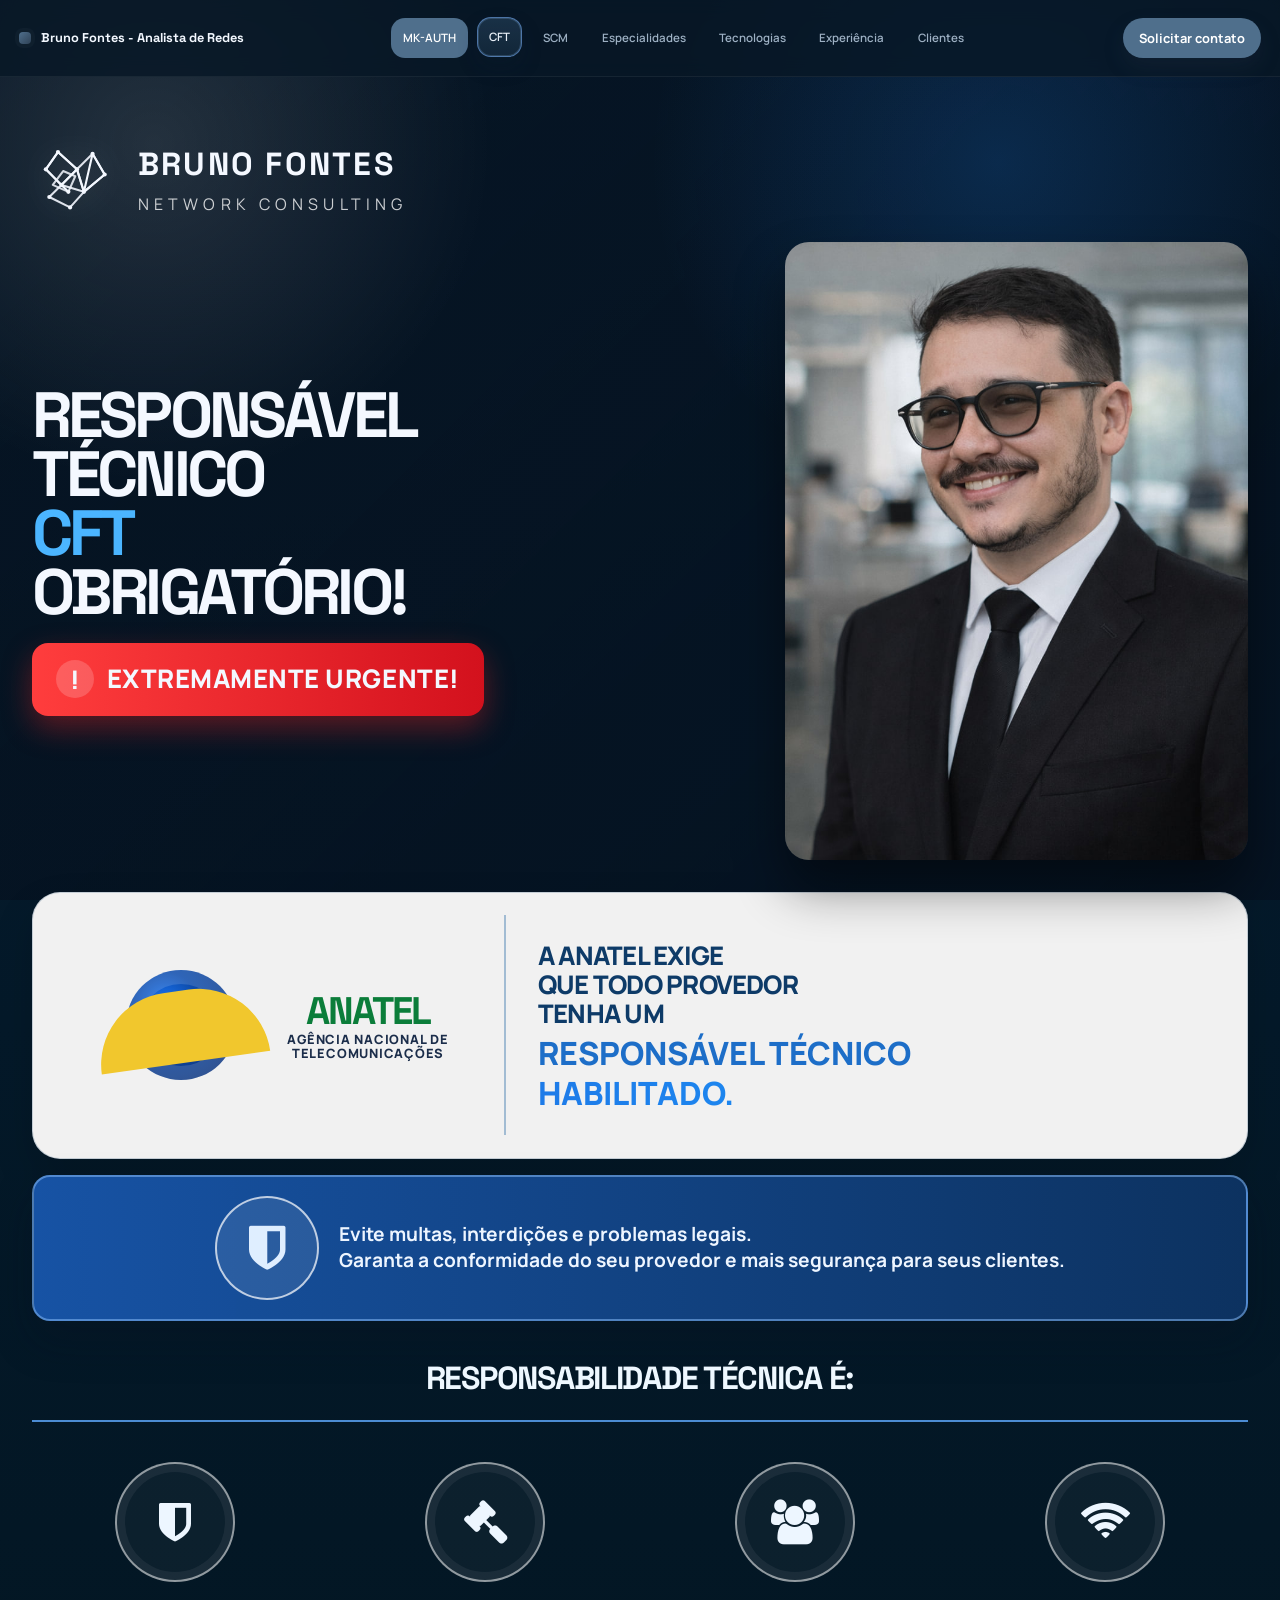
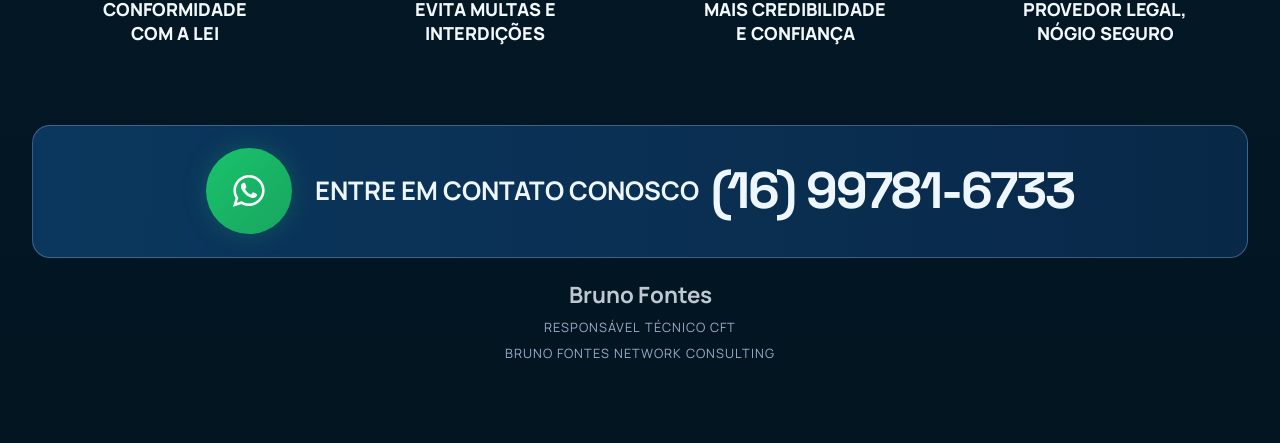
==== cft.html @ 4368532e "Atualiza layout e páginas do hotsite" ====
<!DOCTYPE html>
<html lang="pt-BR">

<head>
  <meta charset="UTF-8">
  <meta name="viewport" content="width=device-width, initial-scale=1.0">
  <meta name="description" content="Responsável técnico CFT para provedores de internet - Bruno Fontes Network Consulting.">
  <title>CFT | Bruno Fontes Network Consulting</title>
  <link rel="icon" type="image/x-icon" href="assets/images/bruno-fontes.jpg">
  <link rel="preconnect" href="https://fonts.googleapis.com">
  <link rel="preconnect" href="https://fonts.gstatic.com" crossorigin>
  <link href="https://fonts.googleapis.com/css2?family=Manrope:wght@400;500;600;700;800&family=Space+Grotesk:wght@500;700&display=swap" rel="stylesheet">
  <link rel="stylesheet" href="https://cdnjs.cloudflare.com/ajax/libs/font-awesome/4.7.0/css/font-awesome.min.css">
  <link rel="stylesheet" href="styles.css">
</head>

<body class="scm-body">
  <header class="topbar scm-topbar">
    <div class="container nav-content">
      <a href="index.html" class="brand">
        <span class="brand-mark"></span>
        Bruno Fontes - Analista de Redes
      </a>
      <nav class="nav-links" aria-label="Navegação principal">
        <a href="mk-auth.html" class="blink-btn">MK-AUTH</a>
        <a href="cft.html" class="is-current">CFT</a>
        <a href="scm.html">SCM</a>
        <a href="index.html#especialidades">Especialidades</a>
        <a href="index.html#tecnologias">Tecnologias</a>
        <a href="index.html#experiencia">Experiência</a>
        <a href="clientes.html">Clientes</a>
      </nav>
      <a href="https://wa.me/5516997816733?text=Ol%C3%A1%2C%20quero%20saber%20mais%20sobre%20respons%C3%A1vel%20t%C3%A9cnico%20CFT." class="btn btn-primary nav-cta">Solicitar contato</a>
      <button class="menu-toggle" aria-label="Abrir menu" id="menuToggle">
        <i class="fa fa-bars"></i>
      </button>
      <nav class="mobile-menu" id="mobileMenu" aria-label="Menu mobile">
        <a href="index.html" class="mobile-menu-link">Home</a>
        <a href="mk-auth.html" class="mobile-menu-link">MK-AUTH</a>
        <a href="cft.html" class="mobile-menu-link">CFT</a>
        <a href="scm.html" class="mobile-menu-link">SCM</a>
        <a href="index.html#especialidades" class="mobile-menu-link">Especialidades</a>
        <a href="index.html#tecnologias" class="mobile-menu-link">Tecnologias</a>
        <a href="index.html#experiencia" class="mobile-menu-link">Experiência</a>
        <a href="clientes.html" class="mobile-menu-link">Clientes</a>
        <a href="https://wa.me/5516997816733?text=Ol%C3%A1%2C%20quero%20saber%20mais%20sobre%20respons%C3%A1vel%20t%C3%A9cnico%20CFT." class="btn btn-primary mobile-menu-btn">Solicitar contato</a>
      </nav>
    </div>
  </header>

  <main class="scm-main">
    <section class="scm-hero section">
      <div class="container scm-hero-shell">
        <div class="scm-brandbar">
          <div class="scm-brandmark" aria-hidden="true">
            <svg viewBox="0 0 520 440" role="img" aria-label="Marca Bruno Fontes">
              <g fill="none" stroke="#f4f8ff" stroke-width="12" stroke-linecap="round" stroke-linejoin="round">
                <path d="M150 70 L80 170 L170 260 L260 170 Z" opacity="0.9"/>
                <path d="M260 170 L350 80 L420 200 L300 300 Z" opacity="0.9"/>
                <path d="M170 260 L300 300 L220 390 L100 330 Z" opacity="0.9"/>
                <path d="M180 180 L250 210 L210 300 L120 260 Z" opacity="0.85"/>
                <path d="M260 170 L300 300"/>
                <path d="M260 170 L170 260"/>
                <path d="M170 260 L210 300"/>
                <path d="M300 300 L350 80"/>
                <path d="M350 80 L420 200"/>
                <path d="M420 200 L300 300"/>
                <path d="M80 170 L170 260"/>
                <path d="M80 170 L150 70"/>
                <path d="M150 70 L260 170"/>
              </g>
              <g fill="#f4f8ff">
                <circle cx="150" cy="70" r="12"/>
                <circle cx="80" cy="170" r="12"/>
                <circle cx="170" cy="260" r="12"/>
                <circle cx="260" cy="170" r="12"/>
                <circle cx="350" cy="80" r="12"/>
                <circle cx="420" cy="200" r="12"/>
                <circle cx="300" cy="300" r="12"/>
                <circle cx="220" cy="390" r="12"/>
                <circle cx="100" cy="330" r="12"/>
                <circle cx="210" cy="300" r="12"/>
              </g>
            </svg>
          </div>
          <div class="scm-brand-text">
            <h2>BRUNO FONTES</h2>
            <p>NETWORK CONSULTING</p>
          </div>
        </div>

        <div class="scm-hero-content">
          <div class="scm-title-wrap">
            <h1>
              <span class="line-one">RESPONSÁVEL</span>
              <span class="line-two">TÉCNICO</span>
              <span class="line-three">CFT</span>
              <span class="line-four">OBRIGATÓRIO!</span>
            </h1>
            <div class="urgent-banner">
              <span class="warning-sign">!</span>
              <span>EXTREMAMENTE URGENTE!</span>
            </div>
          </div>

          <div class="scm-photo-panel">
            <img src="assets/images/bruno-fontes.jpg" alt="Bruno Fontes, responsável técnico e consultor de telecomunicações" />
          </div>
        </div>
      </div>
    </section>

    <section class="scm-info section">
      <div class="container">
        <div class="scm-info-box">
          <div class="scm-anatel-box">
            <div class="scm-anatel-icon">
              <div class="anatel-circle"></div>
              <div class="anatel-slice"></div>
            </div>
            <div class="scm-anatel-wording">
              <strong>ANATEL</strong>
              <span>AGÊNCIA NACIONAL DE<br>TELECOMUNICAÇÕES</span>
            </div>
          </div>

          <div class="scm-info-copy">
            <p>A ANATEL EXIGE<br>QUE TODO PROVEDOR<br>TENHA UM</p>
            <h3>RESPONSÁVEL TÉCNICO</h3>
            <h3 class="scm-highlight">HABILITADO.</h3>
          </div>
        </div>
      </div>
    </section>

    <section class="scm-solution">
      <div class="container">
        <div class="scm-solution-box">
          <div class="scm-shield">
            <i class="fa fa-shield"></i>
          </div>
          <div class="scm-solution-copy">
            <p>Evite multas, interdições e problemas legais.<br>Garanta a conformidade do seu provedor e mais segurança para seus clientes.</p>
          </div>
        </div>
      </div>
    </section>

    <section class="scm-features section">
      <div class="container">
        <div class="scm-feature-topline">
          <span>RESPONSABILIDADE TÉCNICA É:</span>
        </div>
        <div class="scm-feature-grid">
          <article class="scm-feature-item">
            <div class="feature-icon round-icon">
              <i class="fa fa-shield"></i>
            </div>
            <h4>CONFORMIDADE<br>COM A LEI</h4>
          </article>
          <article class="scm-feature-item">
            <div class="feature-icon round-icon">
              <i class="fa fa-gavel"></i>
            </div>
            <h4>EVITA MULTAS E<br>INTERDIÇÕES</h4>
          </article>
          <article class="scm-feature-item">
            <div class="feature-icon round-icon">
              <i class="fa fa-users"></i>
            </div>
            <h4>MAIS CREDIBILIDADE<br>E CONFIANÇA</h4>
          </article>
          <article class="scm-feature-item">
            <div class="feature-icon round-icon">
              <i class="fa fa-wifi"></i>
            </div>
            <h4>PROVEDOR LEGAL,<br>NÓGIO SEGURO</h4>
          </article>
        </div>
      </div>
    </section>

    <section class="scm-callout section">
      <div class="container">
        <a class="scm-callout-box" href="https://wa.me/5516997816733?text=Ol%C3%A1%2C%20quero%20saber%20mais%20sobre%20respons%C3%A1vel%20t%C3%A9cnico%20CFT." target="_blank" rel="noopener noreferrer" aria-label="Entre em contato via WhatsApp">
          <div class="scm-call-icon">
            <i class="fa fa-whatsapp"></i>
          </div>
          <div class="scm-call-text">
            <span>ENTRE EM CONTATO CONOSCO</span>
            <strong>(16) 99781-6733</strong>
          </div>
        </a>
        <div class="scm-signature">
          <p>Bruno Fontes</p>
          <small>Responsável Técnico CFT</small>
          <small>Bruno Fontes Network Consulting</small>
        </div>
      </div>
    </section>
  </main>

  <script src="assets/js/clientes-logos.js"></script>
  <script>
    const menuToggle = document.getElementById('menuToggle');
    const mobileMenu = document.getElementById('mobileMenu');

    menuToggle?.addEventListener('click', (e) => {
      e.stopPropagation();
      mobileMenu?.classList.toggle('active');
      menuToggle.classList.toggle('active');
      document.body.classList.toggle('menu-open');
    });

    document.querySelectorAll('.mobile-menu-link, .mobile-menu-btn').forEach(link => {
      link.addEventListener('click', () => {
        mobileMenu?.classList.remove('active');
        menuToggle?.classList.remove('active');
        document.body.classList.remove('menu-open');
      });
    });
  </script>
</body>

</html>
---- styles.css ----
:root {
  --base: #2b3849;
  --base-rgb: 43, 56, 73;
  --bg: #0f1721;
  --surface: #182331;
  --surface-2: #1d2a3a;
  --accent: #4f6f8c;
  --accent-strong: #6b8fb2;
  --text-primary: #e7eef6;
  --neutral-500: #9db0c3;
  --neutral-200: #2f4256;
  --white: #ffffff;
  --radius-sm: 10px;
  --radius-md: 16px;
  --radius-lg: 22px;
  --shadow-soft: 0 16px 34px rgba(0, 0, 0, 0.36);
  --shadow-card: 0 8px 22px rgba(0, 0, 0, 0.28);
}

*,
*::before,
*::after {
  box-sizing: border-box;
}

html {
  scroll-behavior: smooth;
}

body {
  margin: 0;
  font-family: "Manrope", "Segoe UI", sans-serif;
  color: var(--text-primary);
  background: radial-gradient(circle at 12% 0%, rgba(var(--base-rgb), 0.25), transparent 34%), var(--bg);
  line-height: 1.6;
}

body.menu-open {
  overflow: hidden;
}

img {
  max-width: 100%;
  display: block;
}

a {
  color: inherit;
  text-decoration: none;
}

.container {
  width: min(1480px, 95vw);
  margin: 0 auto;
}

.section {
  padding: 2rem 0;
}

.section-shell {
  background: linear-gradient(180deg, var(--surface), var(--surface-2));
  border: 1px solid var(--neutral-200);
  border-radius: var(--radius-lg);
  padding: 2rem;
  box-shadow: var(--shadow-card);
}

.section-head {
  margin-bottom: 2rem;
}

.section-head h2 {
  margin: 0.4rem 0 0;
  font-family: "Space Grotesk", "Segoe UI", sans-serif;
  font-size: clamp(1.6rem, 2.5vw, 2.1rem);
  line-height: 1.2;
}

.eyebrow {
  margin: 0;
  letter-spacing: 0.08em;
  text-transform: uppercase;
  color: var(--accent);
  font-weight: 700;
  font-size: 0.78rem;
}

.topbar {
  position: sticky;
  top: 0;
  z-index: 50;
  backdrop-filter: blur(10px);
  background: rgba(15, 23, 33, 0.92);
  border-bottom: 1px solid var(--neutral-200);
}

.nav-content {
  display: flex;
  align-items: center;
  justify-content: space-between;
  gap: 1rem;
  min-height: 76px;
  width: min(1500px, 97vw);
}

.brand {
  display: inline-flex;
  align-items: center;
  gap: 0.6rem;
  font-weight: 800;
  font-family: "Space Grotesk", "Segoe UI", sans-serif;
  white-space: nowrap;
  flex-shrink: 0;
  font-size: clamp(0.93rem, 1.15vw, 1.5rem);
}

.brand-mark {
  width: 12px;
  height: 12px;
  border-radius: 4px;
  background: linear-gradient(135deg, var(--accent), var(--neutral-200));
  box-shadow: 0 0 0 4px rgba(var(--base-rgb), 0.18);
}

.nav-links {
  display: flex;
  align-items: center;
  justify-content: center;
  flex-wrap: nowrap;
  white-space: nowrap;
  gap: clamp(0.32rem, 0.7vw, 0.9rem);
  min-width: 0;
  flex: 1;
}

.nav-links a {
  color: var(--neutral-500);
  font-weight: 600;
  font-size: clamp(0.79rem, 0.95vw, 1rem);
  padding: 0.68rem 0.8rem;
  border-radius: 14px;
  border: 1px solid transparent;
  white-space: nowrap;
  flex-shrink: 0;
  transition: all 180ms ease;
}

.nav-links a:hover {
  color: var(--text-primary);
  background: rgba(255, 255, 255, 0.04);
}

.nav-links a.is-current {
  color: var(--text-primary);
  background: linear-gradient(180deg, rgba(116, 171, 224, 0.18), rgba(101, 156, 208, 0.12));
  border-color: rgba(125, 180, 255, 0.55);
  box-shadow: inset 0 0 0 1px rgba(160, 210, 255, 0.18), 0 10px 20px rgba(12, 31, 52, 0.24);
  transform: translateY(-1px);
}

.nav-links a.is-current:hover {
  color: var(--text-primary);
  background: linear-gradient(180deg, rgba(116, 171, 224, 0.22), rgba(101, 156, 208, 0.16));
}

.btn {
  display: inline-flex;
  align-items: center;
  justify-content: center;
  border: 0;
  border-radius: 999px;
  /* Fonte responsiva: mínimo 0.8rem, ideal 1vw, máximo 1rem */
  font-size: clamp(0.8rem, 1vw, 1rem); 
  /* Padding responsivo para não apertar demais */
  padding: 0.6rem clamp(0.8rem, 1.2vw, 1.3rem);
  font-weight: 700;
  cursor: pointer;
  white-space: nowrap; /* Impede o texto de quebrar em duas linhas */
  transition: all 180ms ease;
}


.btn:hover {
  transform: translateY(-1px);
}

.btn-primary {
  color: var(--white);
  background: var(--accent);
  box-shadow: 0 10px 20px rgba(var(--base-rgb), 0.22);
}

.btn-primary:hover {
  background: var(--accent-strong);
}

.btn-secondary {
  color: var(--text-primary);
  background: rgba(var(--base-rgb), 0.26);
  border: 1px solid var(--neutral-200);
}

.btn-secondary:hover {
  box-shadow: var(--shadow-card);
}

.menu-toggle {
  display: none; /* Ele continua escondido no desktop grande */
  background: none;
  border: none;
  color: var(--text-primary);
  font-size: 1.5rem;
  cursor: pointer;
  padding: 0.5rem;
  z-index: 100; /* Garante que fique por cima de tudo */
}

.menu-toggle:hover {
  color: var(--accent);
}

.mobile-menu {
  display: none; /* Escondido por padrão */
  position: fixed;
  top: 0;
  right: -100%; /* Começa escondido à direita */
  width: 100vw;
  height: 100vh;
  background: rgba(15, 23, 33, 0.98);
  backdrop-filter: blur(10px);
  padding: 5rem 2rem 2rem;
  flex-direction: column;
  gap: 0.5rem; /* Diminuí o espaço para caber tudo */
  z-index: 49;
  
  /* Permite rolar se o conteúdo for maior que a tela */
  overflow-y: auto; 
  
  /* Animação de deslize */
  transition: right 0.4s cubic-bezier(0.4, 0, 0.2, 1);
}

.mobile-menu.active {
  display: flex; /* Mostrado quando ativo */
  right: 0; /* Desliza para dentro da tela */
}


.mobile-menu-link {
  padding: 1rem 1.5rem;
  color: var(--text-primary);
  font-weight: 600;
  font-size: 1.1rem;
  border-radius: 8px;
  transition: all 0.3s ease;
  opacity: 0; /* Começa invisível */
  transform: translateX(20px); /* Começa um pouco para o lado */
}

.mobile-menu.active .mobile-menu-link {
  opacity: 1;
  transform: translateX(0);
  /* Isso cria um efeito cascata (um link após o outro) */
  transition-delay: 0.2s; 
}

/* Opcional: Destaque no hover */
.mobile-menu-link:hover {
  background: rgba(var(--base-rgb), 0.3);
  padding-left: 2rem; /* Efeito de deslocamento no mouse */
  color: var(--accent);
}

.mobile-menu-btn {
  margin-top: 2rem;
  padding: 1rem 1.5rem;
  font-size: 1rem;
}


.nav-contato {
  display: none;
}


.hero {
  position: relative;
  overflow: hidden;
  padding-top: 4.6rem;
  padding-bottom: 1.5rem;
}

.hero::before,
.hero::after {
  content: "";
  position: absolute;
  pointer-events: none;
}

.hero::before {
  right: -140px;
  top: 16%;
  width: 350px;
  height: 350px;
  background: radial-gradient(circle, rgba(var(--base-rgb), 0.2), transparent 70%);
}

.hero::after {
  left: -160px;
  bottom: -130px;
  width: 420px;
  height: 300px;
  background: radial-gradient(circle, rgba(var(--base-rgb), 0.12), transparent 70%);
}

/* Localize este bloco e altere a linha align-items */
.hero-grid {
  display: grid;
  grid-template-columns: 1.2fr 0.8fr;
  gap: 3rem;
  align-items: stretch;
}


.hero-copy h1 {
  margin: 0.8rem 0 1rem;
  font-family: "Space Grotesk", "Segoe UI", sans-serif;
  font-size: clamp(2rem, 4.7vw, 3.35rem);
  line-height: 1.1;
  max-width: 20ch;
}

.hero-sub {
  color: var(--neutral-500);
  max-width: 58ch;
  margin-bottom: 1.8rem;
}

.hero-actions {
  display: flex;
  flex-wrap: wrap;
  gap: 0.8rem;
  margin-bottom: 2rem;
}

.attention-strip {
  width: 100%;
  max-width: 100%;
  margin: 0.8rem auto 0.8rem;
  padding: 1.25rem 1.6rem;
  border-radius: 22px;
  background: var(--accent);
  border: 1px solid rgba(255, 255, 255, 0.12);
  box-shadow: 0 20px 50px rgba(0, 0, 0, 0.18);
  color: #ffffff;
  font-weight: 700;
  letter-spacing: 0.08em;
  text-transform: uppercase;
  display: inline-flex;
  align-items: center;
  justify-content: center;
  line-height: 1.3;
  text-align: center;
}

.kpi-grid {
  list-style: none;
  padding: 0;
  margin: 0;
  display: grid;
  grid-template-columns: repeat(2, minmax(170px, 1fr));
  gap: 0.85rem;
}

.kpi-grid li {
  background: rgba(var(--base-rgb), 0.22);
  border: 1px solid var(--neutral-200);
  border-radius: var(--radius-sm);
  padding: 0.8rem 0.9rem;
  box-shadow: var(--shadow-card);
}

.kpi-grid strong {
  display: block;
  font-size: 1rem;
  font-weight: 800;
}

.kpi-grid span {
  color: var(--neutral-500);
  font-size: 0.88rem;
}

.hero-visual {
  position: relative;
}

.visual-card {
  position: relative;
  border-radius: 28px;
  overflow: hidden;
  background: linear-gradient(160deg, rgba(var(--base-rgb), 0.28), rgba(var(--base-rgb), 0.14));
  border: 1px solid var(--neutral-200);
  padding: 14px;
  box-shadow: var(--shadow-soft);
  display: flex; /* Adicione esta linha */
  height: 100%;  /* Adicione esta linha */
}


/* Localize este bloco e altere a linha height */
.visual-card img {
  width: 100%;
  height: 100%; /* Mude de 540px para 100% */
  object-fit: cover;
  border-radius: 20px;
  object-position: center 20%; /* Mantenha aquele ajuste que fizemos para o rosto */
}


.visual-badge {
  position: absolute;
  left: 24px;
  right: 24px;
  bottom: 24px;
  background: linear-gradient(180deg, rgba(var(--base-rgb), 0.84), rgba(var(--base-rgb), 0.95));
  color: var(--white);
  border: 1px solid rgba(255, 255, 255, 0.18);
  border-radius: var(--radius-md);
  padding: 0.85rem 1rem;
}

.visual-badge p {
  margin: 0;
  color: var(--neutral-100);
  font-size: 0.85rem;
}

.visual-badge strong {
  font-size: 1.04rem;
}

.about-grid {
  display: grid;
  grid-template-columns: repeat(2, minmax(0, 1fr));
  gap: 1.1rem;
}

.about-grid p {
  margin: 0;
  color: var(--neutral-500);
  background: rgba(var(--base-rgb), 0.18);
  border: 1px solid var(--neutral-200);
  border-radius: var(--radius-sm);
  padding: 1rem;
}

.card-grid {
  display: grid;
  grid-template-columns: repeat(3, minmax(0, 1fr));
  gap: 1rem;
}

.service-card {
  border: 1px solid var(--neutral-200);
  border-radius: var(--radius-md);
  padding: 1.1rem;
  background: linear-gradient(180deg, rgba(var(--base-rgb), 0.35), rgba(var(--base-rgb), 0.2));
  transition: transform 180ms ease, border-color 180ms ease;
}

.service-card:hover {
  transform: translateY(-4px);
  border-color: var(--accent-strong);
}

.service-card h3 {
  margin: 0 0 0.4rem;
  font-size: 1.1rem;
}

.service-card p {
  margin: 0;
  color: var(--neutral-500);
  font-size: 0.95rem;
}

.product-note {
  margin: 0.75rem 0 1rem;
  color: var(--accent);
  font-weight: 700;
}

.client-count {
  margin: 0.4rem 0 0.6rem;
  color: var(--white);
  font-weight: 700;
}

.product-price {
  margin: 0 0 1rem;
  font-size: 2rem;
  color: var(--white);
  font-weight: 700;
  letter-spacing: 0.02em;
}

.price-row {
  display: flex;
  align-items: center;
  justify-content: space-between;
  gap: 0.25rem;
  margin-top: 1rem;
  width: 100%;
}

.cloud-icon {
  font-size: 2.6rem;
  color: #ffffff;
  min-width: 2.6rem;
}

.tech {
  background: linear-gradient(0deg, rgba(var(--base-rgb), 0.2), transparent 24%);
}

.tech-grid {
  display: grid;
  grid-template-columns: repeat(3, minmax(0, 1fr));
  gap: 1rem;
}

.tech-card {
  border-radius: var(--radius-md);
  border: 1px solid var(--neutral-200);
  background: rgba(var(--base-rgb), 0.24);
  padding: 1.1rem;
}

.tech-card h3 {
  margin: 0 0 0.65rem;
  font-size: 1rem;
  color: var(--text-primary);
}

.tech-card ul {
  margin: 0;
  padding-left: 1rem;
  color: var(--neutral-500);
}

.tech-card li + li {
  margin-top: 0.3rem;
}

.timeline {
  position: relative;
  margin-top: 0.2rem;
}

.timeline::before {
  content: "";
  position: absolute;
  left: 84px;
  top: 10px;
  bottom: 10px;
  width: 2px;
  background: linear-gradient(var(--accent), rgba(var(--base-rgb), 0.3));
}

.timeline-item {
  display: grid;
  grid-template-columns: 70px 1fr;
  gap: 1.2rem;
  position: relative;
  margin-bottom: 1.5rem;
  padding-left: 2.15rem;
}

.timeline-item::before {
  content: "";
  position: absolute;
  left: 77px;
  top: 6px;
  width: 14px;
  height: 14px;
  border-radius: 50%;
  background: var(--accent);
  box-shadow: 0 0 0 5px rgba(var(--base-rgb), 0.15);
}

.timeline-year {
  color: var(--text-primary);
  font-weight: 800;
  font-family: "Space Grotesk", "Segoe UI", sans-serif;
}

.timeline-item h3 {
  margin: 0 0 0.25rem;
}

.timeline-item p {
  margin: 0;
  color: var(--neutral-500);
}

.cert-grid {
  display: grid;
  grid-template-columns: repeat(3, minmax(0, 1fr));
  gap: 1rem;
}

.cert-card {
  border-radius: var(--radius-md);
  border: 1px solid var(--neutral-200);
  background: linear-gradient(180deg, rgba(var(--base-rgb), 0.35), rgba(var(--base-rgb), 0.2));
  padding: 1.1rem;
  transition: transform 180ms ease, border-color 180ms ease;
}

.cert-card:hover {
  transform: translateY(-4px);
  border-color: var(--accent-strong);
}

.cert-card h3 {
  margin: 0 0 0.65rem;
  font-size: 1.1rem;
  color: var(--text-primary);
}

.cert-card ul {
  margin: 0;
  padding-left: 1rem;
  color: var(--neutral-500);
}

.cert-card li + li {
  margin-top: 0.3rem;
}

.diff-list {
  margin: 0;
  padding-left: 1.1rem;
  color: var(--neutral-500);
}

.diff-list li + li {
  margin-top: 0.45rem;
}

.client-showcase-shell {
  overflow: hidden;
}

.client-showcase-head {
  margin-bottom: 1.5rem;
}

.client-showcase-copy {
  margin: 0.9rem 0 0;
  max-width: 760px;
  color: var(--neutral-500);
}

.clients-page main {
  padding-top: 0.4rem;
}

.clients-hero {
  padding-top: 4.6rem;
}

.clients-hero-shell {
  position: relative;
  overflow: hidden;
}

.clients-hero-shell::before,
.clients-hero-shell::after {
  content: "";
  position: absolute;
  border-radius: 999px;
  filter: blur(2px);
  pointer-events: none;
}

.clients-hero-shell::before {
  width: 220px;
  height: 220px;
  top: -90px;
  right: -60px;
  background: radial-gradient(circle, rgba(79, 111, 140, 0.38), rgba(79, 111, 140, 0));
}

.clients-hero-shell::after {
  width: 180px;
  height: 180px;
  bottom: -70px;
  left: -50px;
  background: radial-gradient(circle, rgba(107, 143, 178, 0.18), rgba(107, 143, 178, 0));
}

.clients-hero-shell > * {
  position: relative;
  z-index: 1;
}

.clients-hero h1 {
  margin: 0.8rem 0 1rem;
  max-width: 840px;
  font-family: "Space Grotesk", "Segoe UI", sans-serif;
  font-size: clamp(2rem, 4vw, 3.4rem);
  line-height: 1.08;
}

.clients-hero-copy {
  margin: 0;
  max-width: 760px;
  color: var(--neutral-500);
  font-size: 1.05rem;
}

.clients-hero-actions {
  display: flex;
  flex-wrap: wrap;
  gap: 0.9rem;
  margin-top: 2rem;
}

.clients-gallery-head {
  margin-bottom: 1rem;
}

.clients-grid-meta {
  display: flex;
  justify-content: flex-end;
  margin-bottom: 1.4rem;
}

.clients-count {
  display: inline-flex;
  align-items: center;
  padding: 0.6rem 0.95rem;
  border-radius: 999px;
  border: 1px solid var(--neutral-200);
  background: rgba(var(--base-rgb), 0.25);
  color: var(--text-primary);
  font-weight: 700;
  font-size: 0.92rem;
}

.logos-grid {
  display: grid;
  grid-template-columns: repeat(auto-fit, minmax(170px, 1fr));
  gap: 1rem;
}

.logo-grid-card {
  display: flex;
  flex-direction: column;
  gap: 0.9rem;
  min-height: 190px;
  padding: 1rem;
  border-radius: var(--radius-md);
  background: transparent;
  transition: transform 180ms ease;
}

.logo-grid-card:hover {
  transform: translateY(-3px);
}

.logo-grid-mark {
  display: flex;
  align-items: center;
  justify-content: center;
  flex: 1;
  min-height: 110px;
}

.logo-grid-mark img {
  max-width: 100%;
  max-height: 72px;
  object-fit: contain;
}

.logo-grid-name {
  margin: 0;
  text-align: center;
  color: var(--text-primary);
  font-size: 0.95rem;
  line-height: 1.3;
  font-family: "Space Grotesk", "Segoe UI", sans-serif;
}

.logo-carousel {
  position: relative;
  display: block;
}

/* Adicione isso ao seu arquivo CSS */
.logo-carousel-viewport {
  overflow: hidden; /* Importante: esconde o que sobra */
  width: 100%;
  position: relative;
  -webkit-overflow-scrolling: touch; /* iOS momentum scrolling */
  -webkit-transform: translateZ(0); /* GPU acceleration no iOS */
  transform: translateZ(0);
}

.logo-carousel-viewport::-webkit-scrollbar {
  display: none;
}

.logo-carousel-viewport.is-dragging {
  cursor: grabbing;
  scroll-behavior: auto;
  -webkit-overflow-scrolling: auto; /* Desabilita durante dragging no iOS */
}

.logo-carousel-track {
  display: flex;
  width: max-content; /* Garante que o track tenha a largura de todas as logos */
  will-change: scroll-position;
  -webkit-transform: translateZ(0); /* Aceleração de hardware no iOS */
  transform: translateZ(0);
  backface-visibility: hidden;
  perspective: 1000;
}

.logo-slide {
  flex-shrink: 0;
  -webkit-transform: translateZ(0); /* Aceleração de hardware no iOS */
  transform: translateZ(0);
  backface-visibility: hidden;
}

.logo-slide img {
  width: 100%;
  height: 52px;
  object-fit: contain;
  filter: saturate(0.98) contrast(1.02) brightness(0.98);
  pointer-events: none;
}

.contact {
  padding-top: 5rem;
}

.contact-shell {
  display: flex;
  justify-content: center;
  align-items: center;
  overflow: visible;
}

.contact-content {
  text-align: center;
  max-width: 700px;
  width: 100%;
  margin: 0 auto;
}

.contact-content h2 {
  max-width: 100%;
  margin: 1rem 0 0.8rem;
}

.contact-description {
  color: var(--neutral-500);
  font-size: 1.05rem;
  line-height: 1.8;
  margin-bottom: 2.5rem;
}

.contact-links {
  display: flex;
  flex-wrap: nowrap;
  justify-content: center;
  gap: 1rem;
  margin-top: 2rem;
  overflow: visible;
  padding-bottom: 0.2rem;
}

.contact-links::-webkit-scrollbar {
  height: 6px;
}

.contact-links::-webkit-scrollbar-thumb {
  background: rgba(255, 255, 255, 0.2);
  border-radius: 999px;
}

.contact-btn {
  display: inline-flex;
  align-items: center;
  justify-content: center;
  gap: 0.8rem;
  border: 2px solid var(--accent);
  border-radius: 999px;
  padding: 1.2rem 2rem;
  min-width: 160px;
  font-weight: 700;
  font-size: 1.05rem;
  color: var(--white);
  background: linear-gradient(135deg, var(--accent), var(--accent-strong));
  transition: all 240ms ease;
  box-shadow: 0 8px 20px rgba(var(--base-rgb), 0.3);
  text-decoration: none;
  position: relative;
  z-index: 1;
}

.contact-btn:hover {
  transform: translateY(-1px);
  box-shadow: 0 14px 30px rgba(var(--base-rgb), 0.35);
  border-color: var(--accent-strong);
}

.contact-btn:active {
  transform: translateY(-2px);
}

.contact-icon {
  font-size: 1.3rem;
  display: inline-flex;
  align-items: center;
  justify-content: center;
  width: 28px;
  height: 28px;
}

.footer {
  padding: 2rem 0 2.6rem;
}

.footer-content {
  border-top: 1px solid var(--neutral-200);
  padding-top: 1rem;
  display: flex;
  justify-content: center;
  align-items: center;
  flex-direction: column;
  flex-wrap: wrap;
  gap: 0.6rem;
  text-align: center;
}

.footer-content p {
    margin: 0;
    color: var(--neutral-500);
    font-size: 0.9rem;
  }

  .footer-credit {
    color: #ffffff !important;
  }

  .footer-credit a {
    color: inherit !important;
}

.footer-cta-wrap {
  margin-top: 1.5rem;
}

.footer-contact-bar {
  display: flex;
  align-items: center;
  justify-content: center;
  gap: 1rem;
  background: linear-gradient(90deg, rgba(17, 85, 147, 0.82), rgba(13, 59, 99, 0.94));
  border: 1px solid rgba(159, 208, 255, 0.25);
  border-radius: 18px;
  padding: 1rem 1.4rem;
  box-shadow: 0 12px 24px rgba(8, 18, 32, 0.2);
}

.footer-contact-icon {
  width: 72px;
  height: 72px;
  border-radius: 50%;
  display: flex;
  align-items: center;
  justify-content: center;
  background: linear-gradient(135deg, #19c66e, #16a861);
  color: #fff;
  font-size: 2rem;
  box-shadow: 0 0 20px rgba(24, 195, 108, 0.22);
}

.footer-contact-text {
  display: flex;
  align-items: baseline;
  gap: 0.8rem;
  flex-wrap: wrap;
  justify-content: center;
  color: #edf7ff;
}

.footer-contact-text span {
  font-size: 1.15rem;
  font-weight: 700;
  text-transform: uppercase;
}

.footer-contact-text strong {
  font-size: clamp(1.7rem, 2.4vw, 2.8rem);
  letter-spacing: -0.04em;
  font-family: "Space Grotesk", "Segoe UI", sans-serif;
}

@media (max-width: 760px) {
  .footer-contact-bar,
  .footer-contact-text {
    flex-direction: column;
    text-align: center;
  }

  .footer-contact-text {
    gap: 0.2rem;
  }
}

.footer-credit a {
  color: inherit;
}

@media (max-width: 1040px) {
  .nav-links {
    display: none;
  }

  .hero-grid {
    grid-template-columns: 1fr;
  }

  .visual-card img {
    height: 500px;
  }

  .card-grid,
  .tech-grid,
  .cert-grid {
    grid-template-columns: repeat(2, minmax(0, 1fr));
  }

  .logos-grid {
    grid-template-columns: repeat(3, minmax(0, 1fr));
  }

  .contact-row {
    gap: 0.8rem;
  }

  .contact-btn {
    padding: 1rem 1.6rem;
    font-size: 1rem;
  }
}

@media (max-width: 760px) {
  .section {
    padding: 4.2rem 0;
  }

  .section-shell {
    padding: 1.25rem;
  }

  .nav-content {
    flex-wrap: wrap;
    gap: 0.5rem;
    min-height: auto;
    padding: 0.5rem 0;
  }

  .brand {
    flex-basis: 100%;
  }

  .nav-links {
    gap: 0.6rem;
    font-size: 0.9rem;
    display: none;
  }

  .nav-cta {
    padding: 0.6rem 1rem;
    font-size: 0.85rem;
    display: none;
  }

  .menu-toggle {
    display: block;
  }

  .hero {
    padding-top: 3.1rem;
  }

  .kpi-grid {
    grid-template-columns: 1fr;
  }

  .about-grid,
  .card-grid,
  .tech-grid,
  .cert-grid {
    grid-template-columns: 1fr;
  }

  .clients-hero {
    padding-top: 3.1rem;
  }

  .clients-hero-actions,
  .clients-grid-meta {
    justify-content: flex-start;
  }

  .logos-grid {
    grid-template-columns: repeat(2, minmax(0, 1fr));
  }

  .timeline::before {
    left: 59px;
  }

  .timeline-item {
    grid-template-columns: 50px 1fr;
    padding-left: 1.7rem;
  }

  .timeline-item::before {
    left: 52px;
  }

  .visual-card {
    padding: 10px;
  }

  .visual-card img {
    height: 430px;
  }

  .contact-links {
    flex-wrap: wrap;
    justify-content: center;
    overflow: visible;
    min-width: 0;
  }

  .logo-carousel-track {
    gap: 1.6rem;
  }

  .logo-slide {
    width: clamp(128px, 42vw, 164px);
    min-width: clamp(128px, 42vw, 164px);
    min-height: 68px;
  }

  .logo-slide img {
    height: 46px;
  }

  .logo-grid-card {
    min-height: 164px;
    padding: 0.9rem;
  }

  .logo-grid-mark {
    min-height: 88px;
  }

  .logo-grid-mark img {
    max-height: 58px;
  }

  .logo-grid-name {
    font-size: 0.88rem;
  }

  .contact-btn {
    width: 100%;
    max-width: 360px;
    min-width: 0;
    padding: 1.1rem 1.4rem;
    font-size: 1rem;
  }

  .contact-btn:hover {
    transform: translateY(-1px);
  }

  .contact-btn:hover {
    transform: scale(1.02);
  }

  .contact-description {
    font-size: 1rem;
    margin-bottom: 2rem;
  }

  .footer-content {
    flex-direction: column;
  }
}

@media (prefers-reduced-motion: reduce) {
  html {
    scroll-behavior: auto;
  }

  *,
  *::before,
  *::after {
    animation-duration: 0.01ms !important;
    animation-iteration-count: 1 !important;
    transition-duration: 0.01ms !important;
  }
}

.blink-btn {
  background: var(--accent);
  color: #ffffff !important;
  padding: 10px 22px;
  border-radius: 50px;
  font-weight: bold;
  text-decoration: none;
  display: inline-flex;
  white-space: nowrap;
  animation: whitePulse 2.5s infinite;
}

@media (max-width: 1280px) {
  .nav-content {
    gap: 0.75rem;
  }

  .brand {
    font-size: clamp(0.8rem, 1vw, 1.1rem);
  }

  .nav-links a {
    padding: 0.6rem 0.7rem;
    font-size: clamp(0.72rem, 0.82vw, 0.9rem);
  }

  .btn-primary.nav-cta {
    padding-inline: 1rem;
    font-size: 0.8rem;
  }
}

@keyframes whitePulse {
  0% {
    box-shadow: 0 0 0 0 rgba(255, 255, 255, 0.6);
  }
  70% {
    box-shadow: 0 0 0 15px rgba(255, 255, 255, 0);
  }
  100% {
    box-shadow: 0 0 0 0 rgba(255, 255, 255, 0);
  }
}

.scm-body {
  background: linear-gradient(180deg, #061d31 0%, #021521 100%);
  color: #f3f8ff;
}

.scm-body::before {
  content: "";
  position: fixed;
  inset: 0;
  background:
    radial-gradient(circle at 12% 16%, rgba(255,255,255,0.12), transparent 25%),
    radial-gradient(circle at 78% 18%, rgba(30, 120, 220, 0.22), transparent 28%),
    linear-gradient(135deg, rgba(6, 18, 31, 0.7), rgba(6, 19, 34, 0.9));
  pointer-events: none;
  z-index: -1;
}

.scm-topbar {
  background: rgba(8, 24, 39, 0.82);
  border-bottom: 1px solid rgba(255,255,255,0.06);
}

.scm-main {
  padding-bottom: 3rem;
}

.scm-hero {
  padding-top: 3.5rem;
  padding-bottom: 1.5rem;
  background: transparent;
}

.scm-hero-shell {
  position: relative;
}

.scm-brandbar {
  display: flex;
  align-items: center;
  justify-content: flex-start;
  gap: 1rem;
  margin-bottom: 1.2rem;
}

.scm-brandmark {
  width: 90px;
  height: 90px;
  display: flex;
  align-items: center;
  justify-content: center;
  filter: drop-shadow(0 0 18px rgba(255,255,255,0.16));
}

.scm-brandmark svg {
  width: 100%;
  height: 100%;
}

.scm-brand-text {
  text-align: left;
  color: #f4f8ff;
}

.scm-brand-text h2 {
  margin: 0;
  font-family: "Space Grotesk", "Segoe UI", sans-serif;
  font-size: clamp(2rem, 2vw, 2.8rem);
  letter-spacing: 0.07em;
  font-weight: 700;
}

.scm-brand-text p {
  margin: 0.1rem 0 0;
  font-size: 1rem;
  letter-spacing: 0.32em;
  text-transform: uppercase;
  color: rgba(255,255,255,0.78);
}

.scm-hero-content {
  display: grid;
  grid-template-columns: 1.4fr 0.9fr;
  align-items: center;
  gap: 2rem;
  min-height: 500px;
}

.scm-title-wrap {
  display: flex;
  flex-direction: column;
  justify-content: center;
}

.scm-title-wrap h1 {
  margin: 0;
  font-family: "Space Grotesk", "Segoe UI", sans-serif;
  font-size: clamp(3.1rem, 5vw, 7.3rem);
  line-height: 0.9;
  letter-spacing: -0.06em;
  color: #f3f8ff;
  text-transform: uppercase;
  font-weight: 800;
}

.scm-title-wrap h1 span {
  display: block;
  line-height: 0.92;
}

.scm-title-wrap h1 .line-one,
.scm-title-wrap h1 .line-two,
.scm-title-wrap h1 .line-three,
.scm-title-wrap h1 .line-four {
  color: #f4f8ff;
}

.scm-title-wrap h1 .line-three {
  color: #4bb5ff;
}

.urgent-banner {
  display: inline-flex;
  align-items: center;
  justify-content: center;
  gap: 0.8rem;
  width: fit-content;
  margin-top: 1.3rem;
  background: linear-gradient(90deg, #ff3d3d 0%, #d3111d 100%);
  border-radius: 16px;
  padding: 1rem 1.5rem;
  box-shadow: 0 12px 30px rgba(224, 35, 35, 0.4);
  font-weight: 800;
  font-size: clamp(1.2rem, 2vw, 2.2rem);
  letter-spacing: 0.02em;
  text-transform: uppercase;
}

.warning-sign {
  width: 38px;
  height: 38px;
  border-radius: 50%;
  background: rgba(255,255,255,0.18);
  display: inline-flex;
  align-items: center;
  justify-content: center;
  font-size: 1.6rem;
  font-weight: 900;
  padding-top: 2px;
}

.scm-photo-panel {
  display: flex;
  justify-content: center;
  align-items: center;
  position: relative;
}

.scm-photo-panel img {
  width: min(100%, 500px);
  max-height: 650px;
  object-fit: cover;
  object-position: center top;
  border-radius: 24px;
  box-shadow: 0 28px 50px rgba(0, 0, 0, 0.45);
  background: rgba(255,255,255,0.06);
}

.scm-info {
  padding-top: 0.5rem;
  padding-bottom: 1rem;
}

.scm-info-box {
  background: #f1f1f1;
  border-radius: 28px;
  padding: 1.4rem 1.2rem;
  display: grid;
  grid-template-columns: minmax(260px, 0.9fr) 1.4fr;
  gap: 1rem;
  align-items: center;
  border: 1px solid rgba(18, 61, 103, 0.2);
  box-shadow: 0 18px 42px rgba(0, 0, 0, 0.14);
}

.scm-anatel-box {
  display: flex;
  align-items: center;
  justify-content: center;
  gap: 1rem;
  min-height: 220px;
  border-right: 2px solid rgba(13, 90, 156, 0.35);
  padding-right: 1rem;
}

.scm-anatel-icon {
  position: relative;
  width: 180px;
  height: 120px;
  display: flex;
  align-items: center;
  justify-content: center;
}

.anatel-circle {
  width: 110px;
  height: 110px;
  border-radius: 50%;
  background: radial-gradient(circle at 35% 30%, #1b74f2 0%, #0d4cac 30%, #0f2f70 100%);
  box-shadow: inset 0 0 0 14px rgba(255,255,255,0.14);
}

.anatel-slice {
  position: absolute;
  width: 170px;
  height: 72px;
  border-radius: 120px 120px 0 0;
  background: #f1c72d;
  transform: rotate(-8deg);
  bottom: 22px;
}

.scm-anatel-wording {
  display: flex;
  flex-direction: column;
  line-height: 1.1;
  text-align: center;
  color: #1b2d4a;
}

.scm-anatel-wording strong {
  font-size: clamp(2.2rem, 3vw, 3.7rem);
  letter-spacing: -0.06em;
  font-family: "Space Grotesk", "Segoe UI", sans-serif;
  color: #0b7d3a;
  font-weight: 800;
}

.scm-anatel-wording span {
  font-size: 0.8rem;
  font-weight: 800;
  letter-spacing: 0.06em;
}

.scm-info-copy {
  text-align: left;
  color: #123454;
  padding-left: 1rem;
}

.scm-info-copy p {
  margin: 0;
  font-weight: 800;
  font-size: clamp(1.3rem, 2vw, 2.2rem);
  line-height: 1.15;
  letter-spacing: -0.03em;
  color: #0e3b68;
}

.scm-info-copy h3 {
  margin: 0.5rem 0 0;
  font-size: clamp(1.8rem, 2.5vw, 3rem);
  line-height: 1.02;
  color: #1d6ec8;
  font-weight: 800;
  text-transform: uppercase;
}

.scm-highlight {
  color: #0f5baa !important;
  background: linear-gradient(90deg, #1e7be8 0%, #1aa0ff 100%);
  -webkit-background-clip: text;
  background-clip: text;
  color: transparent !important;
}

.scm-solution-box {
  display: flex;
  align-items: center;
  justify-content: center;
  gap: 1.2rem;
  background: linear-gradient(90deg, rgba(24, 86, 171, 0.95), rgba(13, 51, 99, 0.96));
  border: 2px solid rgba(141, 195, 255, 0.5);
  border-radius: 18px;
  box-shadow: 0 20px 40px rgba(6, 17, 30, 0.26);
  padding: 1.2rem 1.4rem;
}

.scm-shield {
  width: 104px;
  height: 104px;
  display: flex;
  align-items: center;
  justify-content: center;
  border-radius: 50%;
  background: rgba(255,255,255,0.09);
  border: 2px solid rgba(255,255,255,0.7);
  color: #dfeeff;
  flex-shrink: 0;
}

.scm-shield i {
  font-size: 3.2rem;
}

.scm-solution-copy p {
  margin: 0;
  color: #edf5ff;
  font-size: clamp(1.1rem, 1.5vw, 1.7rem);
  line-height: 1.35;
  font-weight: 700;
}

.scm-feature-topline {
  display: flex;
  justify-content: center;
  align-items: center;
  width: 100%;
  margin-bottom: 1.5rem;
  padding-bottom: 1rem;
  border-bottom: 2px solid rgba(96, 171, 255, 0.8);
}

.scm-feature-topline span {
  font-size: clamp(1.7rem, 2.5vw, 3rem);
  letter-spacing: -0.04em;
  color: #eef8ff;
  font-family: "Space Grotesk", "Segoe UI", sans-serif;
  font-weight: 700;
}

.scm-feature-grid {
  display: grid;
  grid-template-columns: repeat(4, minmax(0, 1fr));
  gap: 1.5rem;
}

.scm-feature-item {
  text-align: center;
  display: flex;
  flex-direction: column;
  align-items: center;
  gap: 1rem;
  padding: 1rem 0.5rem;
}

.feature-icon {
  display: flex;
  align-items: center;
  justify-content: center;
  border-radius: 50%;
  width: 120px;
  height: 120px;
  font-size: 2.8rem;
  color: #edf6ff;
  background: rgba(255,255,255,0.04);
  border: 2px solid rgba(255,255,255,0.55);
  box-shadow: inset 0 0 0 8px rgba(255,255,255,0.06);
}

.scm-feature-item h4 {
  margin: 0;
  font-size: clamp(1rem, 1.4vw, 1.45rem);
  color: #f3f8ff;
  line-height: 1.3;
  max-width: 18ch;
  font-weight: 800;
}

.scm-callout-box {
  display: flex;
  align-items: center;
  justify-content: center;
  gap: 1.4rem;
  background: linear-gradient(90deg, rgba(12, 59, 101, 0.9), rgba(9, 41, 73, 0.98));
  border-radius: 18px;
  border: 1px solid rgba(168, 216, 255, 0.3);
  padding: 1.4rem 1.2rem;
  text-decoration: none;
  color: inherit;
  transition: transform 180ms ease, box-shadow 180ms ease;
}

.scm-callout-box:hover {
  transform: translateY(-2px);
  box-shadow: 0 12px 30px rgba(7, 23, 41, 0.3);
}

.scm-call-icon {
  width: 86px;
  height: 86px;
  border-radius: 50%;
  display: flex;
  align-items: center;
  justify-content: center;
  background: linear-gradient(135deg, #18c36c, #19a55f);
  color: #fff;
  font-size: 2.3rem;
  box-shadow: 0 0 25px rgba(24, 195, 108, 0.25);
}

.scm-call-text {
  display: flex;
  align-items: center;
  gap: 0.8rem;
  flex-wrap: wrap;
  justify-content: center;
  color: #eef7ff;
}

.scm-call-text span {
  font-size: clamp(1.2rem, 2vw, 2rem);
  font-weight: 700;
  text-transform: uppercase;
}

.scm-call-text strong {
  font-size: clamp(2rem, 4vw, 4rem);
  letter-spacing: -0.04em;
  font-family: "Space Grotesk", "Segoe UI", sans-serif;
}

.scm-signature {
  text-align: center;
  margin-top: 1.2rem;
  color: rgba(239, 245, 255, 0.8);
}

.scm-signature p {
  margin: 0;
  font-size: 1.4rem;
  font-weight: 700;
}

.scm-signature small {
  display: block;
  margin-top: 0.3rem;
  letter-spacing: 0.08em;
  font-size: 0.8rem;
  text-transform: uppercase;
  color: rgba(206, 221, 255, 0.76);
}

@media (max-width: 960px) {
  .scm-hero-content {
    grid-template-columns: 1fr;
  }

  .scm-photo-panel {
    order: -1;
  }

  .scm-info-box {
    grid-template-columns: 1fr;
  }

  .scm-anatel-box {
    border-right: none;
    border-bottom: 2px solid rgba(13, 90, 156, 0.35);
    padding-right: 0;
    padding-bottom: 1rem;
  }

  .scm-feature-grid {
    grid-template-columns: repeat(2, minmax(0, 1fr));
  }
}

@media (max-width: 640px) {
  .scm-brandbar {
    flex-direction: column;
    align-items: center;
    text-align: center;
  }

  .scm-brand-text {
    text-align: center;
  }

  .scm-brand-text p {
    letter-spacing: 0.18em;
  }

  .urgent-banner {
    width: 100%;
    justify-content: center;
  }

  .scm-info-box {
    padding: 1rem;
  }

  .scm-anatel-box {
    flex-direction: column;
  }

  .scm-solution-box,
  .scm-callout-box,
  .scm-call-text {
    flex-direction: column;
  }

  .scm-call-text {
    gap: 0.25rem;
  }

  .scm-feature-grid {
    grid-template-columns: 1fr;
  }
}

.guide-intro {
  max-width: 1100px;
  margin: 0 auto;
  text-align: center;
}

.guide-intro h1 {
  margin: 0.6rem 0 1rem;
  font-family: "Space Grotesk", "Segoe UI", sans-serif;
  font-size: clamp(2.2rem, 4vw, 4rem);
  line-height: 1.1;
  letter-spacing: -0.04em;
}

.guide-intro p {
  margin: 0 auto;
  max-width: 850px;
  color: rgba(232, 239, 250, 0.82);
  font-size: 1.1rem;
  line-height: 1.75;
}

.guide-grid {
  display: grid;
  grid-template-columns: repeat(3, minmax(0, 1fr));
  gap: 1.3rem;
}

.guide-card,
.guide-panel,
.guide-cta {
  background: linear-gradient(180deg, rgba(20, 46, 74, 0.76), rgba(12, 27, 42, 0.9));
  border: 1px solid rgba(138, 184, 255, 0.2);
  border-radius: 24px;
  box-shadow: 0 18px 50px rgba(2, 12, 21, 0.36);
}

.guide-card {
  padding: 1.6rem 1.4rem;
}

.guide-card h3 {
  margin: 0 0 0.75rem;
  font-size: 1.4rem;
  color: #f2f8ff;
}

.guide-card p {
  margin: 0;
  color: rgba(228, 234, 244, 0.82);
  line-height: 1.7;
}

.guide-panel {
  padding: 1.8rem 1.5rem;
}

.guide-panel-head h2 {
  margin: 0.3rem 0 1rem;
  font-size: clamp(1.6rem, 2.4vw, 2.6rem);
  font-family: "Space Grotesk", "Segoe UI", sans-serif;
}

.guide-steps {
  margin: 0;
  padding-left: 1.25rem;
  color: rgba(227, 235, 246, 0.84);
  line-height: 1.9;
}

.guide-steps li + li {
  margin-top: 0.5rem;
}

.guide-panel.alt {
  background: linear-gradient(180deg, rgba(19, 63, 97, 0.76), rgba(10, 26, 43, 0.92));
}

.benefits-list {
  display: grid;
  grid-template-columns: repeat(2, minmax(0, 1fr));
  gap: 1rem;
}

.benefits-list div {
  display: flex;
  align-items: center;
  gap: 0.8rem;
  padding: 1rem 1rem;
  border-radius: 16px;
  background: rgba(255,255,255,0.04);
  border: 1px solid rgba(255,255,255,0.07);
  color: #f0f7ff;
}

.benefits-list i {
  width: 32px;
  height: 32px;
  border-radius: 50%;
  display: flex;
  align-items: center;
  justify-content: center;
  background: rgba(31, 196, 117, 0.2);
  color: #56f7a8;
  flex-shrink: 0;
}

.guide-cta {
  padding: 2rem 1.5rem;
  text-align: center;
}

.guide-cta h2 {
  margin: 0 0 1.2rem;
  font-family: "Space Grotesk", "Segoe UI", sans-serif;
  font-size: clamp(1.8rem, 3vw, 3rem);
  line-height: 1.2;
}

@media (max-width: 960px) {
  .guide-grid,
  .benefits-list {
    grid-template-columns: 1fr;
  }
}

@media (max-width: 640px) {
  .guide-intro p {
    font-size: 1rem;
  }
}

@media (max-width: 960px) {
  .scm-hero-content {
    grid-template-columns: 1fr;
  }

  .scm-anatel-card {
    margin: 0 auto;
  }

  .scm-solution-box {
    grid-template-columns: 1fr;
    text-align: center;
  }

  .scm-shield {
    margin: 0 auto;
  }

  .scm-cta-pill {
    margin: 0 auto;
    width: min(100%, 320px);
  }

  .scm-feature-grid {
    grid-template-columns: 1fr;
  }
}

@media (max-width: 640px) {
  .scm-brandbar {
    flex-direction: column;
    text-align: center;
  }

  .scm-brand-text {
    text-align: center;
  }

  .scm-brand-text p {
    letter-spacing: 0.18em;
  }

  .scm-subheadline::before,
  .scm-subheadline::after {
    display: none;
  }

  .scm-callout-box {
    flex-direction: column;
    text-align: center;
  }

  .scm-call-text {
    flex-direction: column;
    gap: 0.2rem;
  }
}

.logo-slide {
  width: 250px;
  padding: 0 40px;
  flex-shrink: 0;
  display: flex;
  align-items: center;
  justify-content: center;
}

/* 2. Este controla o tamanho real da imagem da logo */
.logo-slide img {
  width: 100%;
  height: auto;
  max-height: 100px;   /* Aumente este valor (ex: 120px) para a logo ficar mais alta */
  object-fit: contain;
  /* Se quiser que as logos fiquem coloridas, remova as duas linhas abaixo */
  filter: grayscale(10%); 
  opacity: 1.5;
}

@media (max-width: 768px) {
  .logo-slide {
    width: 140px; /* Tamanho menor para telas de celular */
    padding: 8px;
  }
  .logo-slide img {
    max-height: 60px;
  }
}
/* Moldura para padronizar as logos */
.logo-slide {
  /* Largura fixa para manter o ritmo horizontal */
  width: 200px; 
  padding: 15px; 
  flex-shrink: 0;
  display: flex;
  align-items: center;
  justify-content: center;
}

/* A "Moldura" branca arredondada */
.logo-slide img {
  /* Background e Formato */
  background-color: #ffffff;
  border-radius: 12px; /* Bordas arredondadas */
  padding: 12px; /* Espaço interno para a logo não encostar na borda */
  
  /* Tamanho baseado na Conexlink do print */
  width: 100%;
  height: 100px; /* Altura fixa para todas ficarem alinhadas */
  
  /* O segredo para logos desproporcionais: */
  object-fit: contain; 
  
  /* Estética */
  box-shadow: 0 4px 12px rgba(0, 0, 0, 0.1);
  transition: transform 0.3s ease;
}

/* Efeito de destaque ao passar o mouse */
.logo-slide img:hover {
  transform: scale(1.05);
  box-shadow: 0 8px 20px rgba(0, 0, 0, 0.2);
}

/* Container da grade de logos */
.logos-grid {
  display: grid;
  grid-template-columns: repeat(auto-fill, minmax(180px, 1fr)); /* Grade automática e responsiva */
  gap: 2rem;
  margin-top: 2rem;
}

/* A moldura (card) branca para cada logo na grade */
.logo-grid-mark {
  background-color: #ffffff; /* Fundo branco solicitado */
  border-radius: 12px;       /* Bordas arredondadas */
  padding: 15px;             /* Espaço interno */
  height: 120px;             /* Altura fixa para alinhar a grade horizontalmente */
  display: flex;
  align-items: center;
  justify-content: center;
  box-shadow: 0 4px 12px rgba(0, 0, 0, 0.1);
  transition: transform 0.3s ease, box-shadow 0.3s ease;
  margin-bottom: 0.8rem;
}

/* Ajuste da imagem dentro da moldura */
.logo-grid-mark img {
  max-width: 100%;
  max-height: 100%;
  object-fit: contain; /* Mantém a proporção sem distorcer */
}

/* Título (nome da marca) abaixo da moldura */
.logo-grid-name {
  text-align: center;
  font-size: 0.95rem;
  font-weight: 600;
  color: var(--text-primary);
  margin-top: 0.5rem;
}

/* Efeito Hover na grade */
.logo-grid-card:hover .logo-grid-mark {
  transform: translateY(-5px);
  box-shadow: 0 8px 24px rgba(0, 0, 0, 0.2);
}
/* ============================================================
   ESTILOS DO CARROSSEL DE LOGOS (COLE NO FINAL DO ARQUIVO)
   ============================================================ */

/* 1. Estilo Geral (Computador) */
.logo-carousel-viewport {
  overflow: hidden;
  width: 100%;
}

.logo-carousel-track {
  display: flex;
  align-items: center;
}

.logo-slide {
  width: 220px; /* Largura no PC */
  padding: 0 20px;
  flex-shrink: 0;
}

.logo-slide img {
  background-color: #ffffff;
  border-radius: 12px;
  padding: 15px;
  width: 100%;
  height: 100px; /* Altura no PC */
  object-fit: contain;
  box-shadow: 0 4px 12px rgba(0, 0, 0, 0.2);
}

/* 2. Ajuste específico para CELULAR (Mobile) */
@media (max-width: 768px) {
  .logo-slide {
    width: 145px; /* Reduz largura para não esticar */
    padding: 0 8px;
  }

  .logo-slide img {
    height: 75px; /* Altura menor para ficar proporcional */
    padding: 10px;
    border-radius: 8px;
  }
}
@media (max-width: 768px) {
  /* Deixa o container da foto com aspecto vertical */
  .visual-card img {
    /* Altura maior para manter o formato vertical no celular */
    height: 480px !important; 
    
    /* 'cover' preenche o espaço, 'center' centraliza o rosto */
    object-fit: cover;
    object-position: center 20%; /* Ajusta levemente para não cortar o topo da cabeça */
    
    border-radius: 20px;
  }

  /* Ajusta o espaçamento do grid para a foto não empurrar tudo */
  .hero-grid {
    display: flex;
    flex-direction: column; /* Garante que o texto fique em cima e a foto embaixo */
    gap: 1.5rem;
  }

  /* Garante que o card da foto ocupe uma largura boa, mas não exagerada */
  .hero-visual {
    width: 100%;
    max-width: 570px; /* Limita a largura para a foto não "estourar" na tela */
    margin: 0 auto;  /* Centraliza o quadro vertical */
  }
}
/* Estilo para a logo dentro dos cards de planos */
.mk-icon-card {
  width: 45px;          /* Tamanho similar ao ícone da nuvem */
  height: 45px;
  object-fit: contain;  /* Garante que a logo não distorça */
  filter: drop-shadow(0 2px 4px rgba(0,0,0,0.2)); /* Dá um leve destaque */
  opacity: 0.9;         /* Deixa levemente suave como era a nuvem */
}

/* Garante que a linha do preço e o botão continuem alinhados */
.price-row {
  display: flex;
  align-items: center;
  justify-content: space-between;
  margin-top: 1.5rem;
}

/* Container do Quadro */
.mkauth-dashboard-container {
  position: relative;
  min-height: 480px; /* Mantém a altura vertical que você aprovou no mobile */
  display: flex;
  align-items: center;
  justify-content: center;
  overflow: hidden;
  background: var(--surface); /* Fundo caso a imagem demore a carregar */
  border: 1px solid var(--neutral-200);
  border-radius: 28px;
  box-shadow: var(--shadow-soft);
  --bg-image: url('assets/img/dashboard.png');
}

.mkauth-dashboard-container::before {
  content: '';
  position: absolute;
  top: 0;
  left: 0;
  right: 0;
  bottom: 0;
  background-image: var(--bg-image);
  background-size: cover;
  background-position: center;
  filter: blur(40px);
  z-index: 0;
}

/* A Imagem do Dashboard */
.dashboard-preview {
  width: auto;
  height: auto;
  max-width: 100%;
  max-height: 100%;
  object-fit: contain;
  object-position: center;
  transition: transform 0.5s ease;
  position: relative;
  z-index: 1;
}

/* Efeito de vidro/brilho por cima */
.card-glass-overlay {
  position: absolute;
  top: 0;
  left: 0;
  width: 100%;
  height: 100%;
  background: linear-gradient(180deg, rgba(var(--base-rgb), 0.1), rgba(0, 0, 0, 0.4));
  pointer-events: none; /* Permite clicar na imagem se precisar */
  z-index: 2;
}

/* Efeito ao passar o mouse */
.mkauth-dashboard-container:hover .dashboard-preview {
  transform: scale(1.05); /* Leve zoom ao interagir */
}

/* Ajuste específico para Mobile */
@media (max-width: 768px) {
  .mkauth-dashboard-container {
    min-height: 400px;
    max-width: 570px;
    margin: 0 auto;
  }
}
/* Estilo da sobreposição (fundo escuro) */
.modal-overlay {
  display: none; 
  position: fixed;
  top: 0;
  left: 0;
  width: 100%;
  height: 100%;
  background: rgba(0, 0, 0, 0.9);
  z-index: 99999; /* Aumentei para garantir que fique por cima de tudo */
  backdrop-filter: blur(5px);
}

.card-glass-overlay {
  pointer-events: none; /* Isso faz o clique "atravessar" o vidro e chegar na imagem */
}

/* Container da imagem expandida */
.modal-content {
  display: flex;
  align-items: center;
  justify-content: center;
  height: 100%;
  padding: 20px;
  position: relative;
  background-size: cover;
  background-position: center;
}

.modal-content::before {
  content: '';
  position: absolute;
  top: 0;
  left: 0;
  right: 0;
  bottom: 0;
  background-image: var(--modal-bg-image);
  background-size: cover;
  background-position: center;
  filter: blur(40px);
  z-index: 0;
}

.modal-content img {
  max-width: 95%;
  max-height: 90vh;
  object-fit: contain;
  border-radius: 12px;
  box-shadow: 0 0 50px rgba(0,0,0,0.5);
  cursor: default;
  position: relative;
  z-index: 1;
}

/* Botão de Fechar */
.modal-close {
  position: absolute;
  top: 20px;
  right: 30px;
  background: none;
  border: none;
  color: white;
  font-size: 3rem;
  font-weight: bold;
  cursor: pointer;
  z-index: 10000;
  transition: transform 0.2s;
}

.modal-close:hover {
  transform: scale(1.2);
  color: var(--accent);
}

/* Cursor de lupa na imagem do card original */
.mkauth-dashboard-container {
  cursor: zoom-in;
}

.hero-note {
  white-space: nowrap; /* Mantém o texto em uma linha só */
  transition: background 0.3s ease;
}

.hero-note:hover {
  background: rgba(255, 255, 255, 0.15) !important;
}

/* No Mobile, se o botão ficar muito largo */
@media (max-width: 480px) {
  .hero-note {
    font-size: 0.75rem; /* Diminui um pouco a letra se necessário */
    padding: 0.7rem 1rem !important;
  }
  .hero-note img {
    width: 20px !important;
    height: 20px !important;
  }
}

/* Ajuste para janelas redimensionadas e Tablets */
@media (max-width: 1080px) {
  /* Esconde os links que ficam embolados */
  .nav-links, 
  .nav-cta {
    display: none !important;
  }

  /* Força o botão de menu (hambúrguer) a aparecer */
  .menu-toggle {
    display: block !important;
    order: 3; /* Garante que ele fique na direita */
  }

  /* Mantém a marca no lugar */
  .brand {
    order: 1;
  }
}

/* Setas de navegação */
.modal-nav {
  position: absolute;
  top: 50%;
  transform: translateY(-50%);
  background: rgba(255, 255, 255, 0.1);
  border: none;
  color: white;
  font-size: 2.5rem;
  padding: 20px;
  cursor: pointer;
  z-index: 10001;
  transition: all 0.3s;
  border-radius: 50%;
  display: flex;
  align-items: center;
  justify-content: center;
  width: 70px;
  height: 70px;
}

.modal-nav:hover {
  background: var(--accent);
  transform: translateY(-50%) scale(1.1);
}

.modal-nav.prev { left: 20px; }
.modal-nav.next { right: 20px; }

@media (max-width: 768px) {
  .modal-nav {
    width: 50px;
    height: 50px;
    font-size: 1.5rem;
    background: rgba(0, 0, 0, 0.5); /* Mais visível no mobile */
  }
}
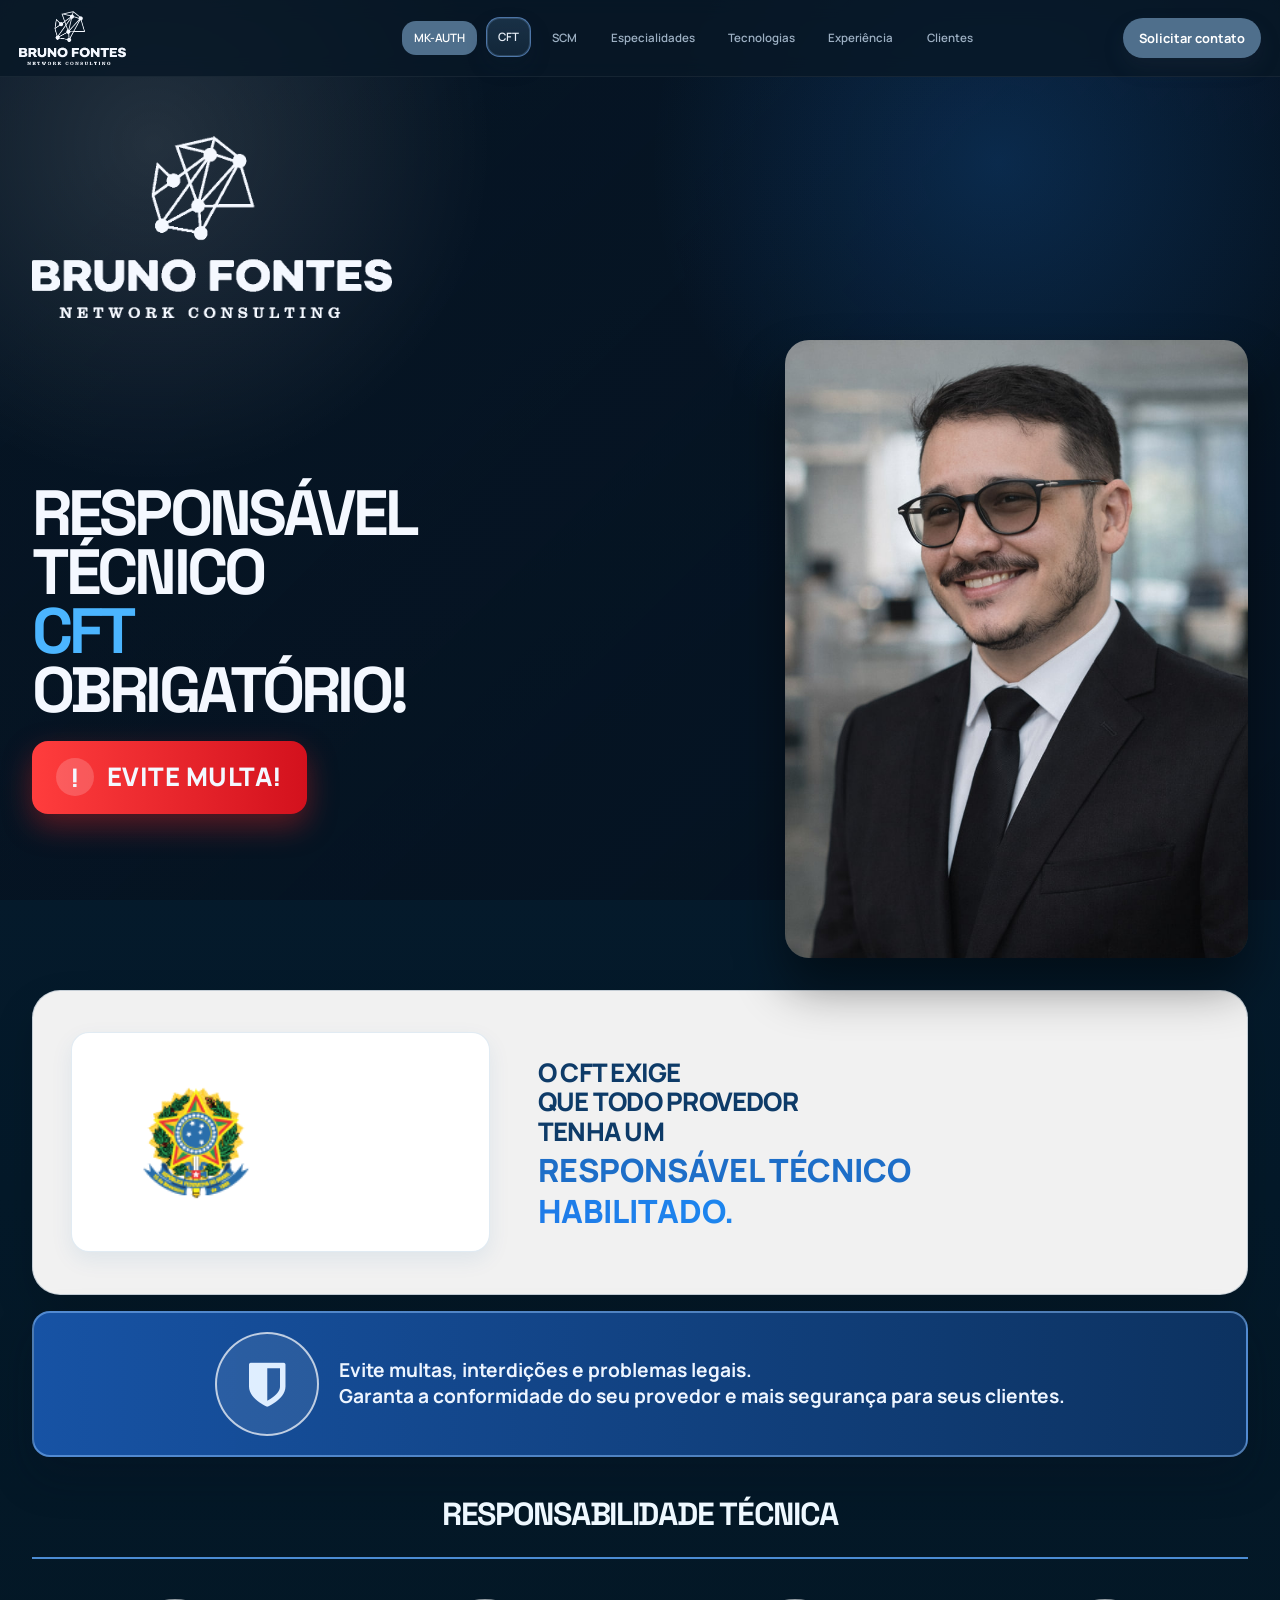
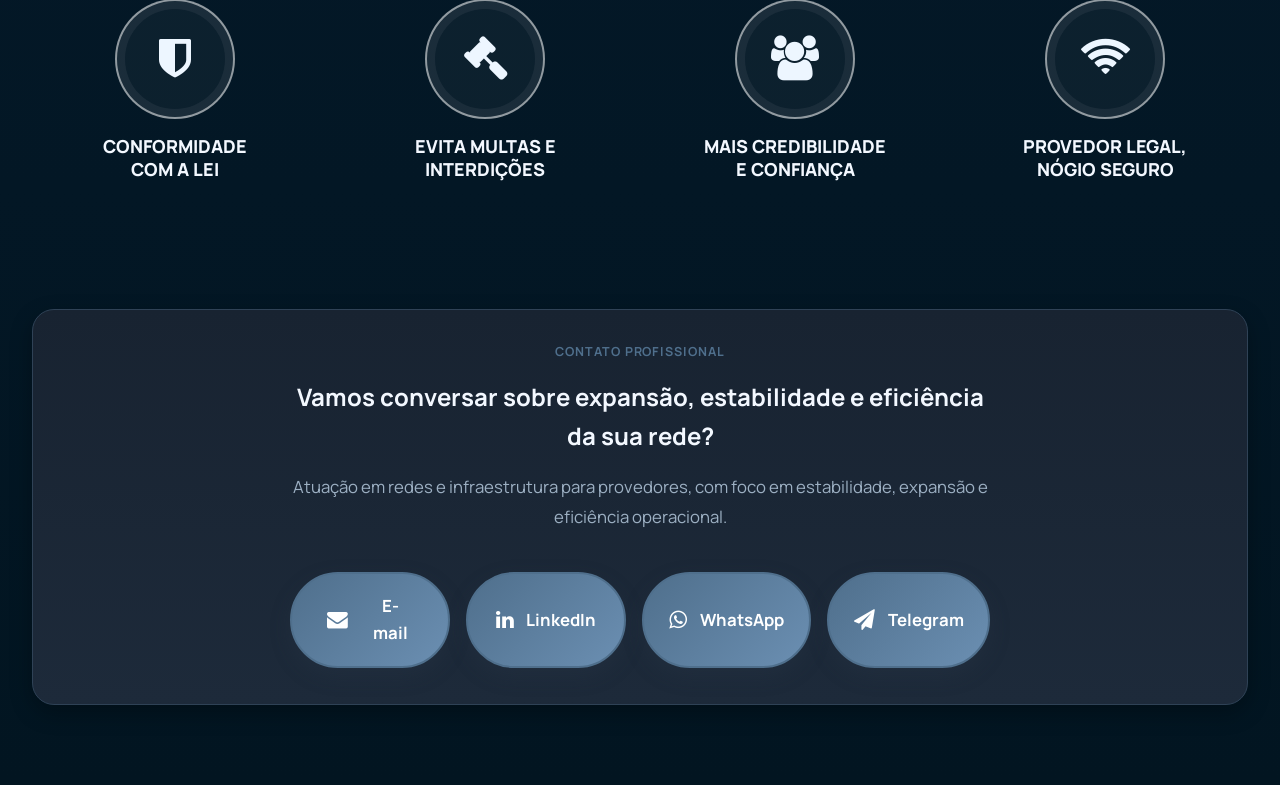
==== commit 110490dd: "Atualiza identidade visual e interações CFT SCM Co-authored-by: Copilot <223556219+Copilot@users.nor" ====
--- a/cft.html
+++ b/cft.html
@@ -18,8 +18,7 @@
   <header class="topbar scm-topbar">
     <div class="container nav-content">
       <a href="index.html" class="brand">
-        <span class="brand-mark"></span>
-        Bruno Fontes - Analista de Redes
+        <img class="brand-logo" src="assets/images/bruno-fontes-logo-correta.png?v=4" alt="Bruno Fontes Network Consulting">
       </a>
       <nav class="nav-links" aria-label="Navegação principal">
         <a href="mk-auth.html" class="blink-btn">MK-AUTH</a>
@@ -52,40 +51,8 @@
     <section class="scm-hero section">
       <div class="container scm-hero-shell">
         <div class="scm-brandbar">
-          <div class="scm-brandmark" aria-hidden="true">
-            <svg viewBox="0 0 520 440" role="img" aria-label="Marca Bruno Fontes">
-              <g fill="none" stroke="#f4f8ff" stroke-width="12" stroke-linecap="round" stroke-linejoin="round">
-                <path d="M150 70 L80 170 L170 260 L260 170 Z" opacity="0.9"/>
-                <path d="M260 170 L350 80 L420 200 L300 300 Z" opacity="0.9"/>
-                <path d="M170 260 L300 300 L220 390 L100 330 Z" opacity="0.9"/>
-                <path d="M180 180 L250 210 L210 300 L120 260 Z" opacity="0.85"/>
-                <path d="M260 170 L300 300"/>
-                <path d="M260 170 L170 260"/>
-                <path d="M170 260 L210 300"/>
-                <path d="M300 300 L350 80"/>
-                <path d="M350 80 L420 200"/>
-                <path d="M420 200 L300 300"/>
-                <path d="M80 170 L170 260"/>
-                <path d="M80 170 L150 70"/>
-                <path d="M150 70 L260 170"/>
-              </g>
-              <g fill="#f4f8ff">
-                <circle cx="150" cy="70" r="12"/>
-                <circle cx="80" cy="170" r="12"/>
-                <circle cx="170" cy="260" r="12"/>
-                <circle cx="260" cy="170" r="12"/>
-                <circle cx="350" cy="80" r="12"/>
-                <circle cx="420" cy="200" r="12"/>
-                <circle cx="300" cy="300" r="12"/>
-                <circle cx="220" cy="390" r="12"/>
-                <circle cx="100" cy="330" r="12"/>
-                <circle cx="210" cy="300" r="12"/>
-              </g>
-            </svg>
-          </div>
-          <div class="scm-brand-text">
-            <h2>BRUNO FONTES</h2>
-            <p>NETWORK CONSULTING</p>
+          <div class="scm-brandmark">
+            <img src="assets/images/bruno-fontes-logo-correta.png?v=4" alt="Bruno Fontes Network Consulting">
           </div>
         </div>
 
@@ -97,10 +64,10 @@
               <span class="line-three">CFT</span>
               <span class="line-four">OBRIGATÓRIO!</span>
             </h1>
-            <div class="urgent-banner">
+            <a class="urgent-banner" href="#responsabilidade-tecnica" aria-label="Ir para os detalhes da responsabilidade técnica">
               <span class="warning-sign">!</span>
-              <span>EXTREMAMENTE URGENTE!</span>
-            </div>
+              <span>EVITE MULTA!</span>
+            </a>
           </div>
 
           <div class="scm-photo-panel">
@@ -114,18 +81,11 @@
       <div class="container">
         <div class="scm-info-box">
           <div class="scm-anatel-box">
-            <div class="scm-anatel-icon">
-              <div class="anatel-circle"></div>
-              <div class="anatel-slice"></div>
-            </div>
-            <div class="scm-anatel-wording">
-              <strong>ANATEL</strong>
-              <span>AGÊNCIA NACIONAL DE<br>TELECOMUNICAÇÕES</span>
-            </div>
+            <img class="cft-official-logo" src="assets/images/cft-logo.png" alt="Logo CFT - Conselho Federal dos Técnicos Industriais">
           </div>
 
           <div class="scm-info-copy">
-            <p>A ANATEL EXIGE<br>QUE TODO PROVEDOR<br>TENHA UM</p>
+            <p>O CFT EXIGE<br>QUE TODO PROVEDOR<br>TENHA UM</p>
             <h3>RESPONSÁVEL TÉCNICO</h3>
             <h3 class="scm-highlight">HABILITADO.</h3>
           </div>
@@ -146,10 +106,10 @@
       </div>
     </section>
 
-    <section class="scm-features section">
+    <section id="responsabilidade-tecnica" class="scm-features section">
       <div class="container">
         <div class="scm-feature-topline">
-          <span>RESPONSABILIDADE TÉCNICA É:</span>
+          <span>RESPONSABILIDADE TÉCNICA</span>
         </div>
         <div class="scm-feature-grid">
           <article class="scm-feature-item">
@@ -180,24 +140,36 @@
       </div>
     </section>
 
-    <section class="scm-callout section">
-      <div class="container">
-        <a class="scm-callout-box" href="https://wa.me/5516997816733?text=Ol%C3%A1%2C%20quero%20saber%20mais%20sobre%20respons%C3%A1vel%20t%C3%A9cnico%20CFT." target="_blank" rel="noopener noreferrer" aria-label="Entre em contato via WhatsApp">
-          <div class="scm-call-icon">
-            <i class="fa fa-whatsapp"></i>
+    <section id="contato" class="section contact">
+      <div class="container section-shell contact-shell">
+        <div class="contact-content">
+          <p class="eyebrow">Contato Profissional</p>
+          <h2>Vamos conversar sobre expansão, estabilidade e eficiência da sua rede?</h2>
+          <p class="contact-description">
+            Atuação em redes e infraestrutura para provedores, com foco em estabilidade, expansão e eficiência operacional.
+          </p>
+          <div class="contact-links">
+            <a href="mailto:brunoxdlols@hotmail.com" class="contact-btn" aria-label="Enviar e-mail">
+              <i class="fa fa-envelope contact-icon"></i>
+              <span>E-mail</span>
+            </a>
+            <a href="https://www.linkedin.com/in/bruno-fontes-ab7091301/" target="_blank" rel="noopener noreferrer" class="contact-btn" aria-label="Perfil no LinkedIn">
+              <i class="fa fa-linkedin contact-icon"></i>
+              <span>LinkedIn</span>
+            </a>
+            <a href="https://wa.me/5516997816733?text=Ol%C3%A1%2C%20quero%20saber%20mais%20sobre%20respons%C3%A1vel%20t%C3%A9cnico%20CFT." target="_blank" rel="noopener noreferrer" class="contact-btn" aria-label="Contato no WhatsApp">
+              <i class="fa fa-whatsapp contact-icon"></i>
+              <span>WhatsApp</span>
+            </a>
+            <a href="https://t.me/Bruno_Fontes" target="_blank" rel="noopener noreferrer" class="contact-btn" aria-label="Contato no Telegram">
+              <i class="fa fa-send contact-icon"></i>
+              <span>Telegram</span>
+            </a>
           </div>
-          <div class="scm-call-text">
-            <span>ENTRE EM CONTATO CONOSCO</span>
-            <strong>(16) 99781-6733</strong>
-          </div>
-        </a>
-        <div class="scm-signature">
-          <p>Bruno Fontes</p>
-          <small>Responsável Técnico CFT</small>
-          <small>Bruno Fontes Network Consulting</small>
         </div>
       </div>
     </section>
+
   </main>
 
   <script src="assets/js/clientes-logos.js"></script>
--- a/styles.css
+++ b/styles.css
@@ -113,6 +113,14 @@
   white-space: nowrap;
   flex-shrink: 0;
   font-size: clamp(0.93rem, 1.15vw, 1.5rem);
+}
+
+.brand-logo {
+  display: block;
+  width: 245px;
+  height: 54px;
+  object-fit: contain;
+  object-position: left center;
 }
 
 .brand-mark {
@@ -963,68 +971,6 @@
     color: inherit !important;
 }
 
-.footer-cta-wrap {
-  margin-top: 1.5rem;
-}
-
-.footer-contact-bar {
-  display: flex;
-  align-items: center;
-  justify-content: center;
-  gap: 1rem;
-  background: linear-gradient(90deg, rgba(17, 85, 147, 0.82), rgba(13, 59, 99, 0.94));
-  border: 1px solid rgba(159, 208, 255, 0.25);
-  border-radius: 18px;
-  padding: 1rem 1.4rem;
-  box-shadow: 0 12px 24px rgba(8, 18, 32, 0.2);
-}
-
-.footer-contact-icon {
-  width: 72px;
-  height: 72px;
-  border-radius: 50%;
-  display: flex;
-  align-items: center;
-  justify-content: center;
-  background: linear-gradient(135deg, #19c66e, #16a861);
-  color: #fff;
-  font-size: 2rem;
-  box-shadow: 0 0 20px rgba(24, 195, 108, 0.22);
-}
-
-.footer-contact-text {
-  display: flex;
-  align-items: baseline;
-  gap: 0.8rem;
-  flex-wrap: wrap;
-  justify-content: center;
-  color: #edf7ff;
-}
-
-.footer-contact-text span {
-  font-size: 1.15rem;
-  font-weight: 700;
-  text-transform: uppercase;
-}
-
-.footer-contact-text strong {
-  font-size: clamp(1.7rem, 2.4vw, 2.8rem);
-  letter-spacing: -0.04em;
-  font-family: "Space Grotesk", "Segoe UI", sans-serif;
-}
-
-@media (max-width: 760px) {
-  .footer-contact-bar,
-  .footer-contact-text {
-    flex-direction: column;
-    text-align: center;
-  }
-
-  .footer-contact-text {
-    gap: 0.2rem;
-  }
-}
-
 .footer-credit a {
   color: inherit;
 }
@@ -1228,12 +1174,16 @@
 .blink-btn {
   background: var(--accent);
   color: #ffffff !important;
-  padding: 10px 22px;
+  padding: 0.6rem 1rem;
   border-radius: 50px;
-  font-weight: bold;
+  font-weight: 800;
+  font-size: 0.82rem;
+  line-height: 1.1;
+  letter-spacing: -0.02em;
   text-decoration: none;
   display: inline-flex;
   white-space: nowrap;
+  flex-shrink: 0;
   animation: whitePulse 2.5s infinite;
 }
 
@@ -1314,17 +1264,18 @@
 }
 
 .scm-brandmark {
-  width: 90px;
-  height: 90px;
-  display: flex;
-  align-items: center;
-  justify-content: center;
-  filter: drop-shadow(0 0 18px rgba(255,255,255,0.16));
-}
-
-.scm-brandmark svg {
+  width: 360px;
+  height: 188px;
+  display: flex;
+  align-items: center;
+  justify-content: center;
+  filter: none;
+}
+
+.scm-brandmark img {
   width: 100%;
   height: 100%;
+  object-fit: contain;
 }
 
 .scm-brand-text {
@@ -1404,6 +1355,42 @@
   font-size: clamp(1.2rem, 2vw, 2.2rem);
   letter-spacing: 0.02em;
   text-transform: uppercase;
+  color: inherit;
+  text-decoration: none;
+  cursor: pointer;
+  animation: urgent-banner-pulse 2.4s ease-in-out infinite;
+  transition: transform 180ms ease, box-shadow 180ms ease;
+}
+
+.urgent-banner:hover,
+.urgent-banner:focus-visible {
+  transform: translateY(-2px) scale(1.03);
+  box-shadow: 0 14px 34px rgba(255, 61, 61, 0.55);
+}
+
+.urgent-banner:focus-visible {
+  outline: 3px solid #fff;
+  outline-offset: 4px;
+}
+
+@keyframes urgent-banner-pulse {
+  0%, 100% {
+    box-shadow: 0 12px 30px rgba(224, 35, 35, 0.4);
+  }
+  50% {
+    box-shadow: 0 14px 36px rgba(255, 61, 61, 0.62);
+  }
+}
+
+#scm-anatel-info,
+#responsabilidade-tecnica {
+  scroll-margin-top: 100px;
+}
+
+@media (prefers-reduced-motion: reduce) {
+  .urgent-banner {
+    animation: none;
+  }
 }
 
 .warning-sign {
@@ -1460,7 +1447,30 @@
   gap: 1rem;
   min-height: 220px;
   border-right: 2px solid rgba(13, 90, 156, 0.35);
-  padding-right: 1rem;
+  margin: 1.2rem 1rem 1.2rem 1.2rem;
+  padding: 1.2rem;
+  border-radius: 18px;
+  background: #123b67;
+}
+
+.cft-official-logo {
+  display: block;
+  width: min(300px, 88%);
+  max-height: 160px;
+  object-fit: contain;
+}
+
+.scm-anatel-box {
+  background: #fff;
+  border: 1px solid rgba(13, 90, 156, 0.12);
+  box-shadow: 0 8px 22px rgba(13, 90, 156, 0.08);
+}
+
+.anatel-official-logo {
+  display: block;
+  width: min(320px, 88%);
+  max-height: 180px;
+  object-fit: contain;
 }
 
 .scm-anatel-icon {
@@ -2177,7 +2187,7 @@
   border: 1px solid var(--neutral-200);
   border-radius: 28px;
   box-shadow: var(--shadow-soft);
-  --bg-image: url('assets/img/dashboard.png');
+  --bg-image: url('assets/img/system-showcase/dashboard-demonstracao.jpg');
 }
 
 .mkauth-dashboard-container::before {
@@ -2389,3 +2399,162 @@
     background: rgba(0, 0, 0, 0.5); /* Mais visível no mobile */
   }
 }
+
+.hotsite-showcase-head {
+  max-width: 860px;
+  margin-bottom: 1.5rem;
+}
+
+.hotsite-showcase-copy {
+  margin: 0.9rem 0 0;
+  max-width: 760px;
+  color: var(--neutral-500);
+}
+
+.hotsite-demo-panel {
+  display: grid;
+  grid-template-columns: minmax(200px, 0.8fr) minmax(0, 2fr);
+  gap: 1.5rem;
+  align-items: center;
+  margin-bottom: 1.5rem;
+  padding: 1.5rem;
+  border: 1px solid rgba(125, 180, 255, 0.38);
+  border-radius: var(--radius-md);
+  background: linear-gradient(120deg, rgba(79, 111, 140, 0.24), rgba(29, 42, 58, 0.7));
+}
+
+.hotsite-demo-intro h3 {
+  margin: 0.35rem 0;
+  font-family: "Space Grotesk", "Segoe UI", sans-serif;
+  font-size: 1.3rem;
+  line-height: 1.25;
+}
+
+.hotsite-demo-intro > p:last-child {
+  margin: 0;
+  color: var(--neutral-500);
+}
+
+.hotsite-demo-links {
+  display: grid;
+  grid-template-columns: repeat(3, minmax(0, 1fr));
+  gap: 0.75rem;
+}
+
+.hotsite-demo-link {
+  display: flex;
+  min-height: 82px;
+  flex-direction: column;
+  justify-content: center;
+  gap: 0.2rem;
+  padding: 0.85rem 1rem;
+  border: 1px solid var(--neutral-200);
+  border-radius: var(--radius-sm);
+  background: rgba(15, 23, 33, 0.56);
+  font-weight: 700;
+  transition: border-color 180ms ease, background 180ms ease, transform 180ms ease;
+}
+
+.hotsite-demo-link:hover {
+  transform: translateY(-2px);
+  border-color: var(--accent-strong);
+  background: rgba(79, 111, 140, 0.2);
+}
+
+.hotsite-demo-link-primary {
+  border-color: rgba(125, 180, 255, 0.65);
+  background: linear-gradient(135deg, var(--accent), var(--accent-strong));
+  color: var(--white);
+}
+
+.hotsite-demo-link-primary:hover {
+  background: linear-gradient(135deg, var(--accent-strong), var(--accent));
+}
+
+.hotsite-demo-url {
+  color: var(--neutral-500);
+  font-size: 0.8rem;
+  font-weight: 500;
+}
+
+.hotsite-demo-link-primary .hotsite-demo-url {
+  color: rgba(255, 255, 255, 0.86);
+}
+
+.hotsite-gallery {
+  display: grid;
+  grid-template-columns: repeat(2, minmax(0, 1fr));
+  gap: 1rem;
+}
+
+.hotsite-gallery-card {
+  margin: 0;
+  overflow: hidden;
+  border: 1px solid var(--neutral-200);
+  border-radius: var(--radius-md);
+  background: rgba(0, 0, 0, 0.16);
+}
+
+.hotsite-gallery-card img {
+  width: 100%;
+  aspect-ratio: 2.1 / 1;
+  object-fit: cover;
+  object-position: top center;
+}
+
+.hotsite-gallery-card figcaption {
+  padding: 0.75rem 1rem;
+  color: var(--text-primary);
+  font-weight: 700;
+}
+
+.hotsite-showcase-cta {
+  margin-top: 1.5rem;
+}
+
+@media (max-width: 760px) {
+  .hotsite-demo-panel {
+    grid-template-columns: 1fr;
+    gap: 1rem;
+    padding: 1.25rem;
+  }
+
+  .hotsite-demo-links {
+    grid-template-columns: 1fr;
+  }
+
+  .hotsite-gallery {
+    grid-template-columns: 1fr;
+  }
+}
+
+.visual-card.mkauth-dashboard-container {
+  width: 100%;
+  max-width: 100%;
+  min-width: 0;
+  height: auto;
+  min-height: 0;
+  align-self: center;
+  aspect-ratio: 2.1 / 1;
+  padding: 8px;
+}
+
+.visual-card img.dashboard-preview {
+  flex: 0 1 auto;
+  width: 100%;
+  height: 100% !important;
+  min-width: 0;
+  max-width: 100%;
+  max-height: 100%;
+  object-fit: contain !important;
+  object-position: center;
+  border-radius: 16px;
+}
+
+.mkauth-dashboard-container .card-glass-overlay {
+  background: rgba(15, 23, 33, 0.06);
+}
+
+.mkauth-dashboard-container:hover .dashboard-preview {
+  transform: scale(1);
+}
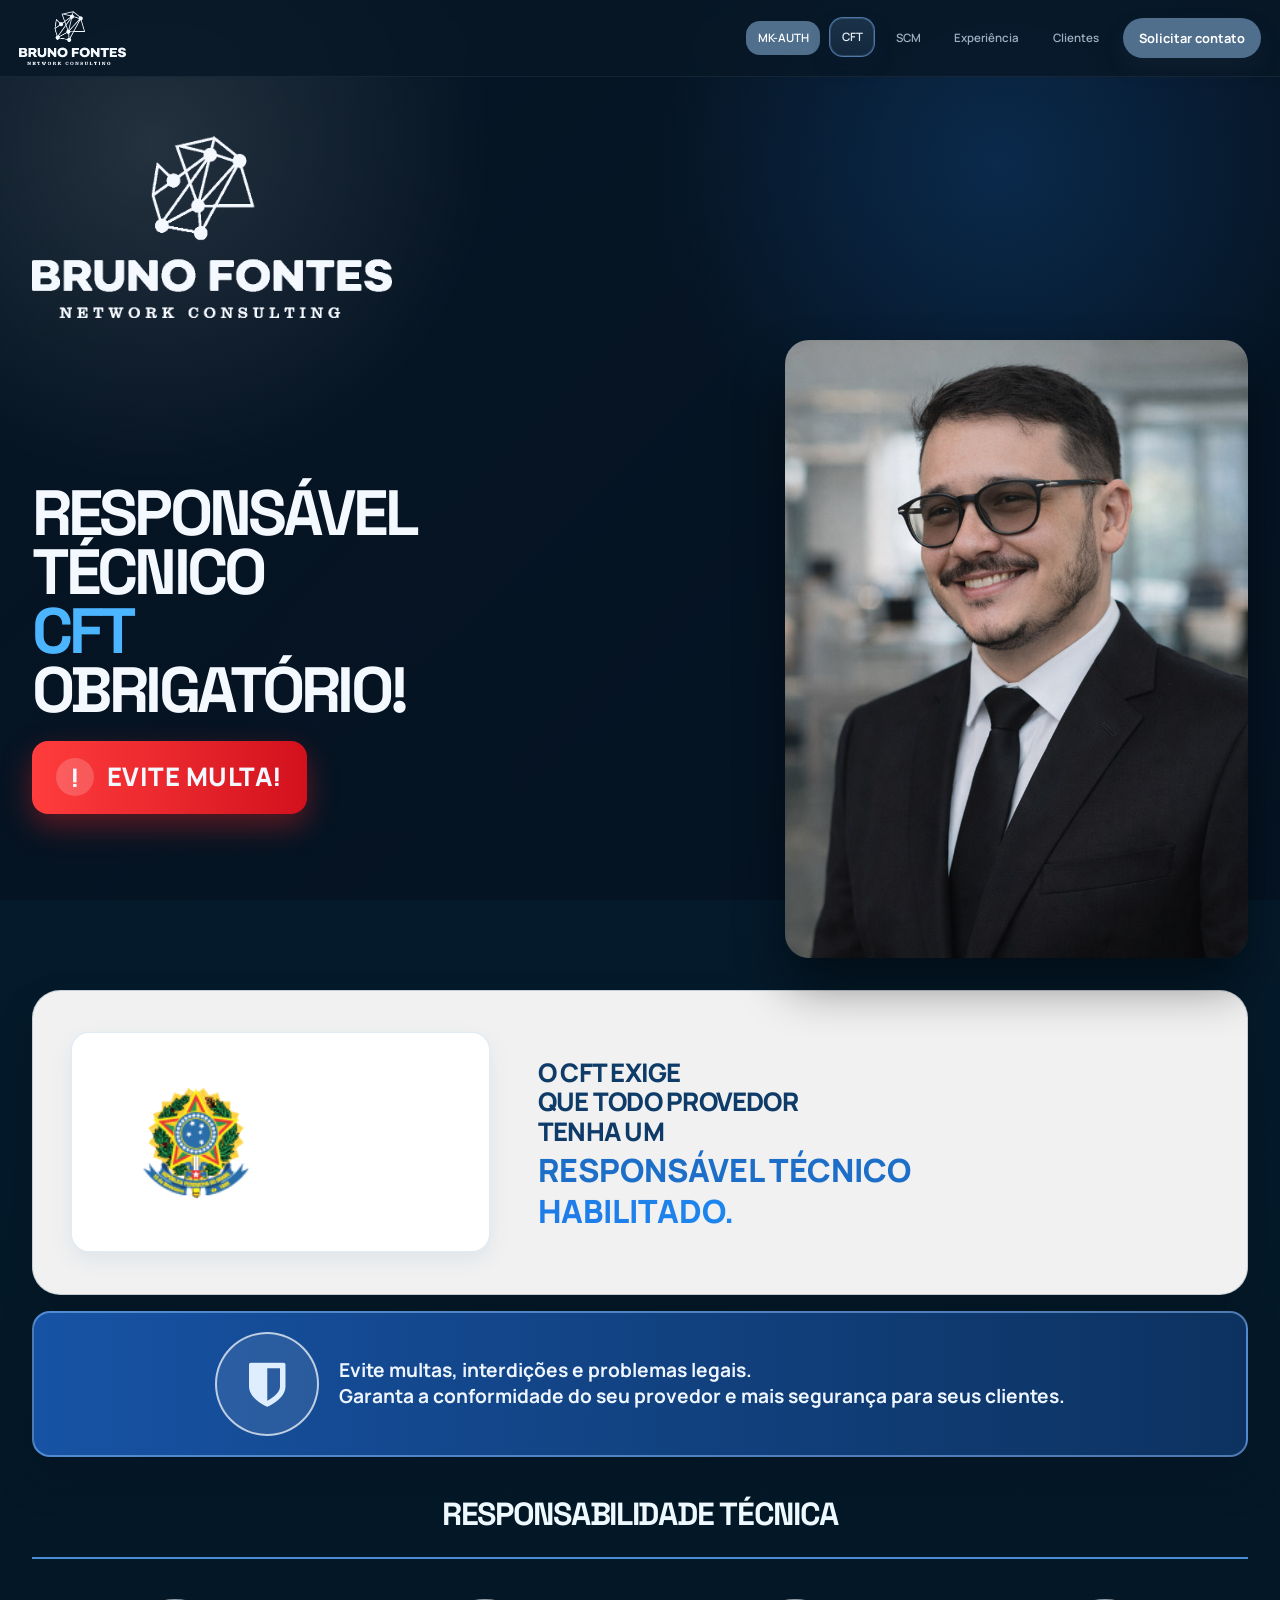
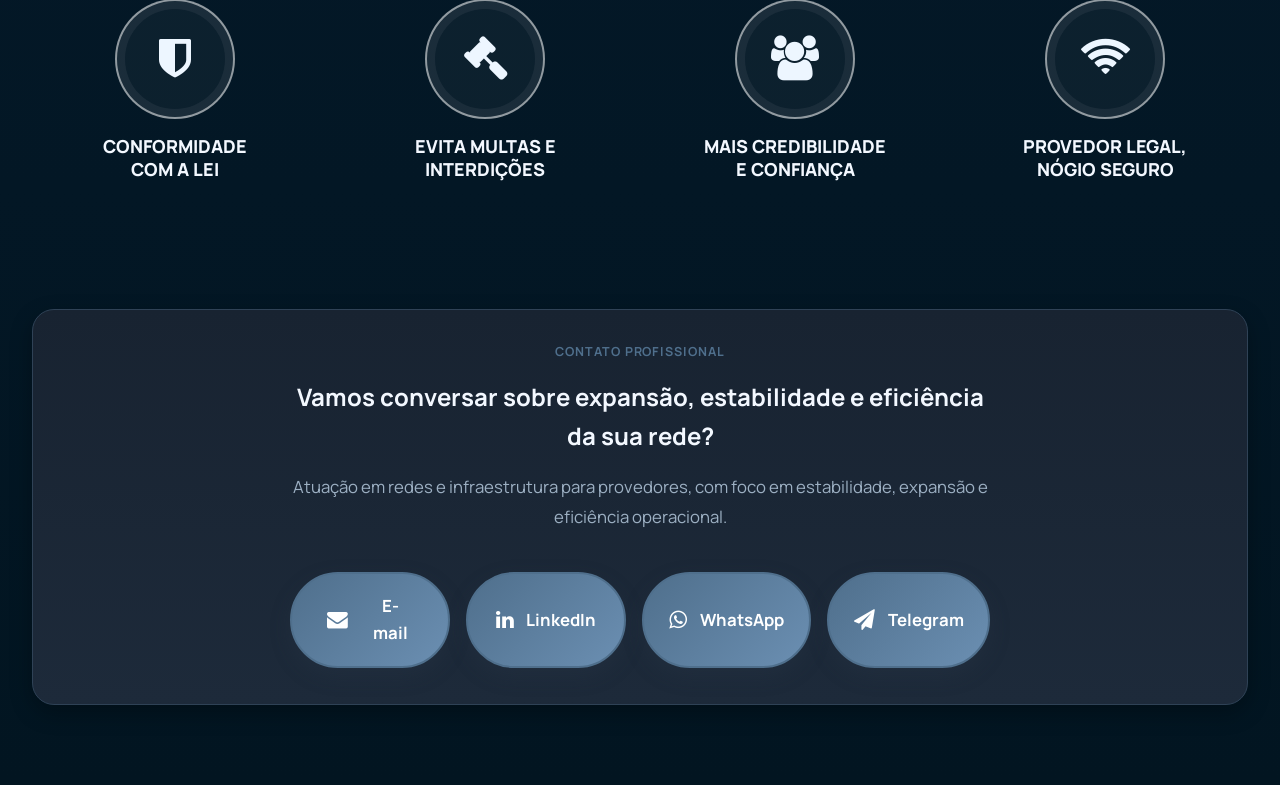
==== commit b52d0d9c: "Publish emergency support page updates Co-authored-by: Copilot <223556219+Copilot@users.noreply.gith" ====
--- a/cft.html
+++ b/cft.html
@@ -24,8 +24,6 @@
         <a href="mk-auth.html" class="blink-btn">MK-AUTH</a>
         <a href="cft.html" class="is-current">CFT</a>
         <a href="scm.html">SCM</a>
-        <a href="index.html#especialidades">Especialidades</a>
-        <a href="index.html#tecnologias">Tecnologias</a>
         <a href="index.html#experiencia">Experiência</a>
         <a href="clientes.html">Clientes</a>
       </nav>
@@ -38,8 +36,6 @@
         <a href="mk-auth.html" class="mobile-menu-link">MK-AUTH</a>
         <a href="cft.html" class="mobile-menu-link">CFT</a>
         <a href="scm.html" class="mobile-menu-link">SCM</a>
-        <a href="index.html#especialidades" class="mobile-menu-link">Especialidades</a>
-        <a href="index.html#tecnologias" class="mobile-menu-link">Tecnologias</a>
         <a href="index.html#experiencia" class="mobile-menu-link">Experiência</a>
         <a href="clientes.html" class="mobile-menu-link">Clientes</a>
         <a href="https://wa.me/5516997816733?text=Ol%C3%A1%2C%20quero%20saber%20mais%20sobre%20respons%C3%A1vel%20t%C3%A9cnico%20CFT." class="btn btn-primary mobile-menu-btn">Solicitar contato</a>
--- a/styles.css
+++ b/styles.css
@@ -134,7 +134,7 @@
 .nav-links {
   display: flex;
   align-items: center;
-  justify-content: center;
+  justify-content: flex-end;
   flex-wrap: nowrap;
   white-space: nowrap;
   gap: clamp(0.32rem, 0.7vw, 0.9rem);
@@ -170,6 +170,177 @@
 .nav-links a.is-current:hover {
   color: var(--text-primary);
   background: linear-gradient(180deg, rgba(116, 171, 224, 0.22), rgba(101, 156, 208, 0.16));
+}
+
+.nav-links a.sos-nav-link {
+  padding: 0.58rem 0.7rem;
+  border: 1px solid rgba(255, 111, 111, 0.6);
+  border-radius: 999px;
+  background: linear-gradient(135deg, #a93636, #7d2727);
+  box-shadow: 0 6px 16px rgba(125, 39, 39, 0.3);
+  color: var(--white);
+  font-size: clamp(0.7rem, 0.8vw, 0.86rem);
+  font-weight: 800;
+}
+
+.nav-links a.sos-nav-link:hover {
+  background: linear-gradient(135deg, #c74747, #983232);
+  color: var(--white);
+}
+
+.nav-links a.sos-network-nav-link {
+  padding: 0.48rem 0.55rem;
+  font-size: clamp(0.64rem, 0.68vw, 0.74rem);
+}
+
+.sos-network-section {
+  scroll-margin-top: 100px;
+}
+
+.sos-network-page {
+  min-height: calc(100vh - 76px);
+  padding: clamp(2.5rem, 8vh, 5rem) 0;
+  background: radial-gradient(ellipse at 50% 28%, rgba(151, 34, 43, 0.13), transparent 60%);
+}
+
+.sos-network-page .sos-network-section {
+  width: 100%;
+}
+
+.sos-network-page-intro {
+  max-width: 850px;
+  margin: 0 auto 2rem;
+  text-align: center;
+}
+
+.sos-network-page-intro h1 {
+  margin: 0.45rem 0 0.65rem;
+  color: var(--white);
+  font-family: "Space Grotesk", "Segoe UI", sans-serif;
+  font-size: clamp(2.1rem, 5vw, 3.5rem);
+  line-height: 1.08;
+}
+
+.sos-network-page-intro > p:not(.eyebrow) {
+  max-width: 680px;
+  margin: 0 auto;
+  color: var(--neutral-500);
+  font-size: clamp(1rem, 1.6vw, 1.15rem);
+}
+
+.sos-network-page .sos-network-card {
+  padding: clamp(2rem, 5vw, 4rem);
+}
+
+.sos-network-card {
+  display: grid;
+  grid-template-columns: auto minmax(0, 1fr) auto;
+  align-items: center;
+  gap: 1.5rem;
+  padding: 1.75rem;
+  border: 1px solid rgba(255, 89, 89, 0.9);
+  border-radius: var(--radius-lg);
+  background: linear-gradient(120deg, rgba(151, 34, 43, 0.52), rgba(81, 24, 31, 0.75) 65%, rgba(24, 35, 49, 0.95));
+  box-shadow: inset 0 0 28px rgba(255, 77, 77, 0.12), 0 12px 30px rgba(80, 10, 18, 0.28);
+}
+
+.sos-network-icon {
+  display: grid;
+  width: 4rem;
+  height: 4rem;
+  place-items: center;
+  border: 1px solid rgba(255, 190, 190, 0.45);
+  border-radius: 50%;
+  background: linear-gradient(145deg, #d94d4d, #8e252b);
+  color: var(--white);
+  font-size: 1.7rem;
+  box-shadow: 0 0 24px rgba(255, 77, 77, 0.28);
+}
+
+.sos-network-copy h1,
+.sos-network-copy h2 {
+  margin: 0.35rem 0 0.5rem;
+  color: var(--white);
+  font-family: "Space Grotesk", "Segoe UI", sans-serif;
+  font-size: clamp(1.45rem, 2.4vw, 2rem);
+  line-height: 1.2;
+}
+
+.sos-network-copy > p:not(.eyebrow) {
+  margin: 0;
+  color: #f2d9dc;
+}
+
+.sos-network-phone {
+  display: flex;
+  flex-wrap: wrap;
+  align-items: baseline;
+  gap: 0.25rem 0.75rem;
+  margin-top: 0.75rem;
+}
+
+.sos-network-phone a {
+  color: #ffaaaa;
+  font-size: 1.2rem;
+  font-weight: 800;
+}
+
+.sos-network-phone a:hover {
+  color: var(--white);
+}
+
+.sos-network-phone span {
+  color: #e4c4c8;
+  font-size: 0.9rem;
+}
+
+.sos-network-actions {
+  display: grid;
+  min-width: 190px;
+  gap: 0.65rem;
+}
+
+.sos-network-priority {
+  margin: 0;
+  color: #ffe3e3;
+  font-size: 0.82rem;
+  font-weight: 800;
+  text-align: center;
+}
+
+.sos-network-actions .btn {
+  width: 100%;
+}
+
+.sos-network-call {
+  background: #c43d43;
+  color: var(--white);
+}
+
+.sos-network-call:hover {
+  background: #e04b52;
+}
+
+.sos-network-whatsapp {
+  border: 1px solid rgba(124, 222, 164, 0.5);
+  background: rgba(25, 125, 73, 0.45);
+  color: var(--white);
+}
+
+.sos-network-whatsapp:hover {
+  background: rgba(25, 145, 80, 0.7);
+}
+
+.sos-network-telegram {
+  border: 1px solid rgba(157, 176, 195, 0.45);
+  background: rgba(47, 66, 86, 0.5);
+  color: var(--neutral-500);
+  font-size: 0.82rem;
+}
+
+.sos-network-telegram:hover {
+  background: rgba(47, 66, 86, 0.85);
+  color: var(--white);
 }
 
 .btn {
@@ -280,6 +451,16 @@
   color: var(--accent);
 }
 
+.mobile-menu-link.sos-mobile-link {
+  color: #ff9a9a;
+  font-weight: 800;
+}
+
+.mobile-menu-link.sos-network-mobile-link {
+  color: #ff7777;
+  font-weight: 800;
+}
+
 .mobile-menu-btn {
   margin-top: 2rem;
   padding: 1rem 1.5rem;
@@ -512,6 +693,170 @@
   color: var(--white);
   font-weight: 700;
   letter-spacing: 0.02em;
+}
+
+.local-support-shell {
+  display: grid;
+  grid-template-columns: minmax(0, 1fr) auto;
+  align-items: center;
+  gap: 2rem;
+  border-color: rgba(107, 143, 178, 0.55);
+  background: linear-gradient(120deg, var(--surface), rgba(43, 56, 73, 0.72));
+}
+
+.local-support {
+  scroll-margin-top: 100px;
+}
+
+.local-support-copy h2 {
+  margin: 0.4rem 0 0.75rem;
+  font-family: "Space Grotesk", "Segoe UI", sans-serif;
+  font-size: clamp(1.5rem, 2.5vw, 2rem);
+  line-height: 1.2;
+}
+
+.local-support-copy > p:not(.eyebrow):not(.local-support-value) {
+  margin: 0;
+  color: var(--neutral-500);
+}
+
+.local-support-features {
+  display: grid;
+  grid-template-columns: repeat(2, minmax(0, 1fr));
+  gap: 0.65rem 1.5rem;
+  margin: 1.25rem 0 0;
+  padding: 0;
+  list-style: none;
+}
+
+.local-support-features li {
+  position: relative;
+  padding-left: 1.4rem;
+}
+
+.local-support-features li::before {
+  position: absolute;
+  left: 0;
+  color: var(--accent-strong);
+  content: "✓";
+  font-weight: 800;
+}
+
+.local-support-value {
+  margin: 1.75rem 0 0;
+  padding: 1.5rem;
+  border-left: 3px solid var(--accent-strong);
+  border-radius: 0 var(--radius-sm) var(--radius-sm) 0;
+  background: rgba(15, 23, 33, 0.35);
+  color: var(--neutral-500);
+  line-height: 1.7;
+}
+
+.local-support-offer {
+  position: relative;
+  min-width: 240px;
+  padding: 1.5rem;
+  border: 1px solid var(--accent-strong);
+  border-radius: var(--radius-md);
+  background: linear-gradient(155deg, rgba(79, 111, 140, 0.3), rgba(15, 23, 33, 0.9) 72%);
+  box-shadow: 0 14px 32px rgba(0, 0, 0, 0.28), inset 0 0 24px rgba(107, 143, 178, 0.08);
+  text-align: center;
+}
+
+.local-support-icon {
+  display: grid;
+  width: 3.25rem;
+  height: 3.25rem;
+  margin: 0 auto 0.75rem;
+  place-items: center;
+  border-radius: 50%;
+  background: var(--accent);
+  color: var(--white);
+  font-size: 1.45rem;
+}
+
+.local-support-badge {
+  display: inline-block;
+  margin: 0 0 0.6rem;
+  padding: 0.25rem 0.75rem;
+  border: 1px solid rgba(107, 143, 178, 0.55);
+  border-radius: 999px;
+  background: rgba(79, 111, 140, 0.2);
+  color: var(--text-primary);
+  font-size: 0.75rem;
+  font-weight: 800;
+  letter-spacing: 0.07em;
+  text-transform: uppercase;
+}
+
+.local-support-label {
+  margin: 0;
+  color: var(--text-primary);
+  font-weight: 700;
+}
+
+.local-support-price {
+  margin: 0.4rem 0 1rem;
+  color: var(--white);
+  font-size: clamp(1.7rem, 3vw, 2.2rem);
+  font-weight: 800;
+  white-space: nowrap;
+}
+
+.local-support-price span {
+  color: var(--neutral-500);
+  font-size: 0.95rem;
+  font-weight: 600;
+}
+
+.local-support-offer .btn {
+  width: 100%;
+  padding-top: 0.8rem;
+  padding-bottom: 0.8rem;
+}
+
+.local-support-term {
+  margin: 1rem 0 0;
+  color: var(--neutral-500);
+  font-size: 0.85rem;
+}
+
+.local-support-emergency {
+  display: grid;
+  gap: 0.3rem;
+  margin-top: 1.25rem;
+  padding: 0.9rem;
+  border: 1px solid rgba(255, 89, 89, 0.9);
+  border-radius: var(--radius-sm);
+  background: linear-gradient(135deg, rgba(151, 34, 43, 0.55), rgba(81, 24, 31, 0.65));
+  box-shadow: inset 0 0 20px rgba(255, 77, 77, 0.12), 0 6px 18px rgba(80, 10, 18, 0.22);
+  text-align: left;
+}
+
+.local-support-emergency p {
+  margin: 0;
+  color: #ffdede;
+  font-size: 0.82rem;
+  line-height: 1.4;
+}
+
+.local-support-emergency a {
+  display: inline-flex;
+  align-items: center;
+  gap: 0.45rem;
+  margin-top: 0.2rem;
+  color: #ffaaaa;
+  font-size: 1.05rem;
+  font-weight: 800;
+}
+
+.local-support-emergency a:hover {
+  color: var(--white);
+}
+
+.local-support-emergency span {
+  color: var(--neutral-500);
+  font-size: 0.78rem;
 }
 
 .price-row {
@@ -1011,6 +1356,49 @@
 @media (max-width: 760px) {
   .section {
     padding: 4.2rem 0;
+  }
+
+  .sos-network-card {
+    grid-template-columns: 1fr;
+    justify-items: center;
+    gap: 1rem;
+    padding: 1.25rem;
+    text-align: center;
+  }
+
+  .sos-network-page {
+    min-height: calc(100vh - 76px);
+    padding: 2.5rem 0;
+  }
+
+  .sos-network-page-intro {
+    margin-bottom: 1.5rem;
+  }
+
+  .sos-network-page .sos-network-card {
+    padding: 1.5rem 1.25rem;
+  }
+
+  .sos-network-phone {
+    justify-content: center;
+  }
+
+  .sos-network-actions {
+    width: 100%;
+    min-width: 0;
+  }
+
+  .local-support-shell {
+    grid-template-columns: 1fr;
+    gap: 1.5rem;
+  }
+
+  .local-support-features {
+    grid-template-columns: 1fr;
+  }
+
+  .local-support-offer {
+    min-width: 0;
   }
 
   .section-shell {
